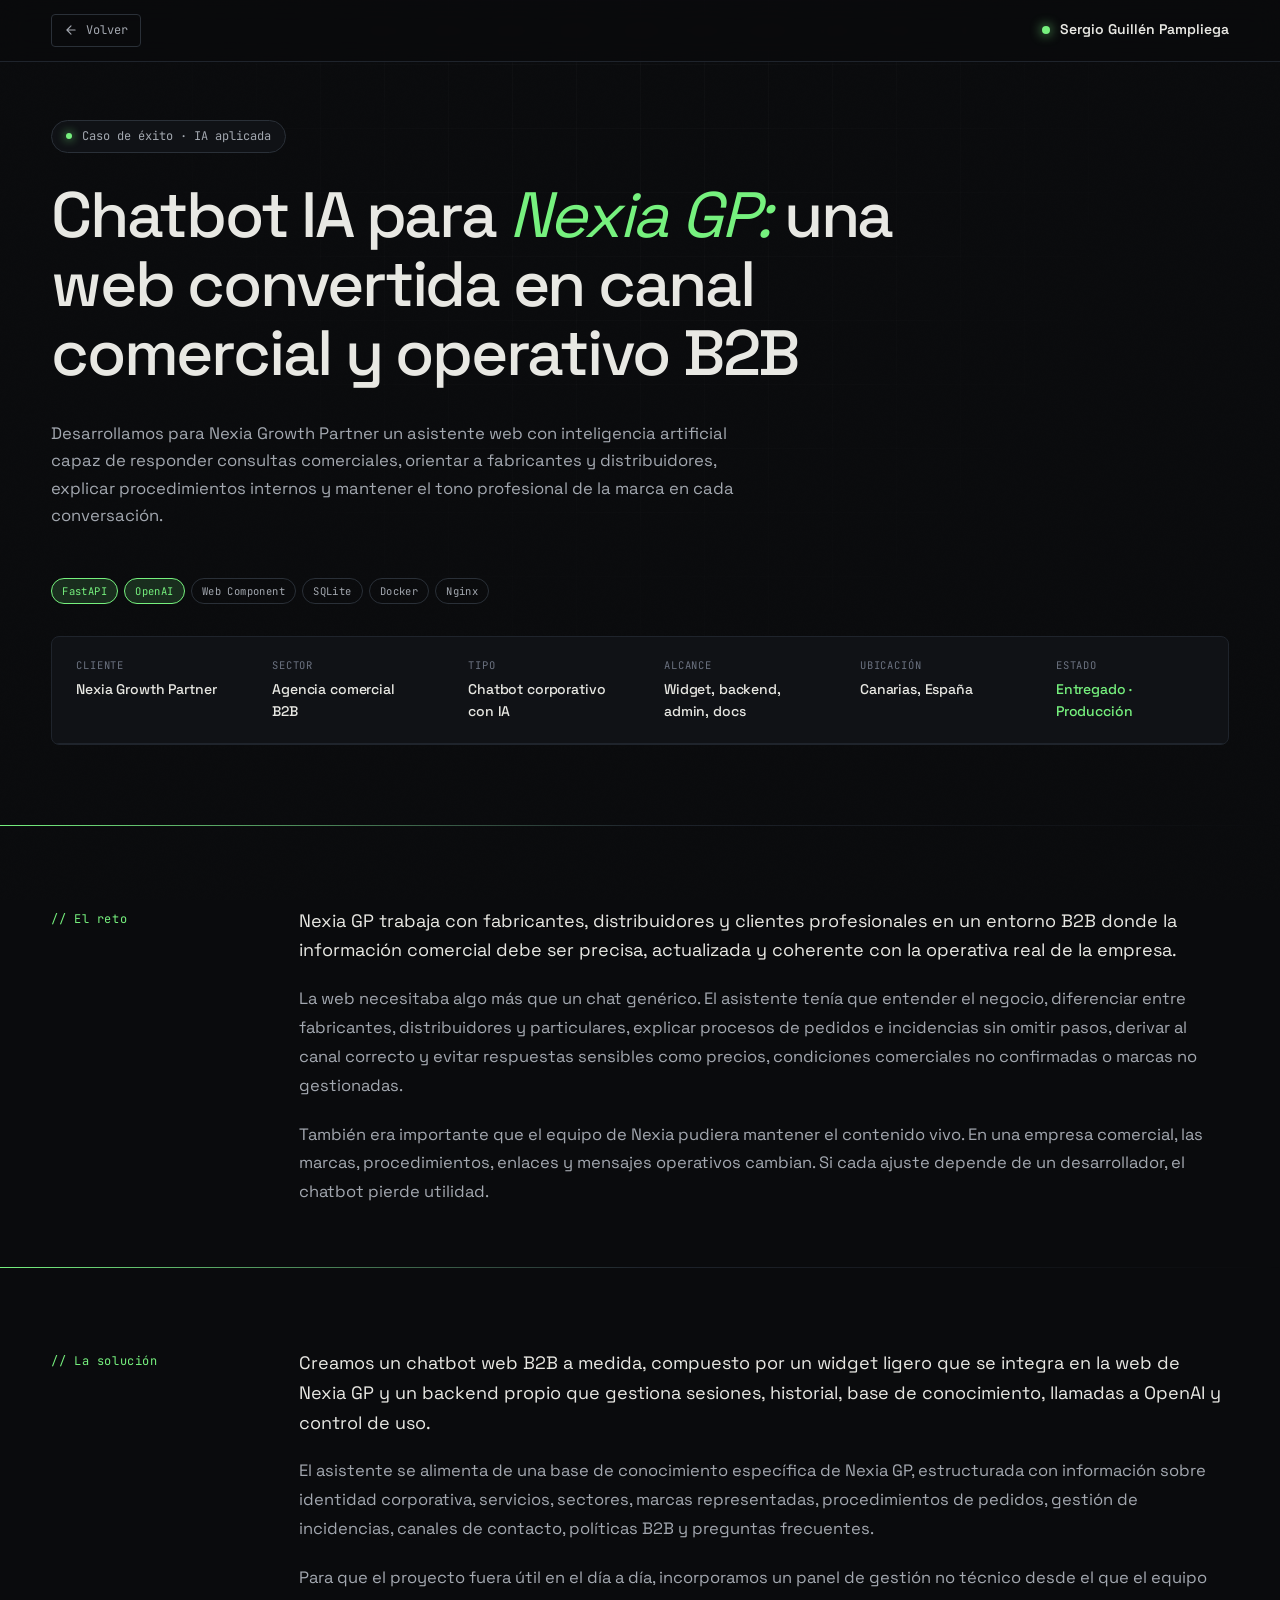
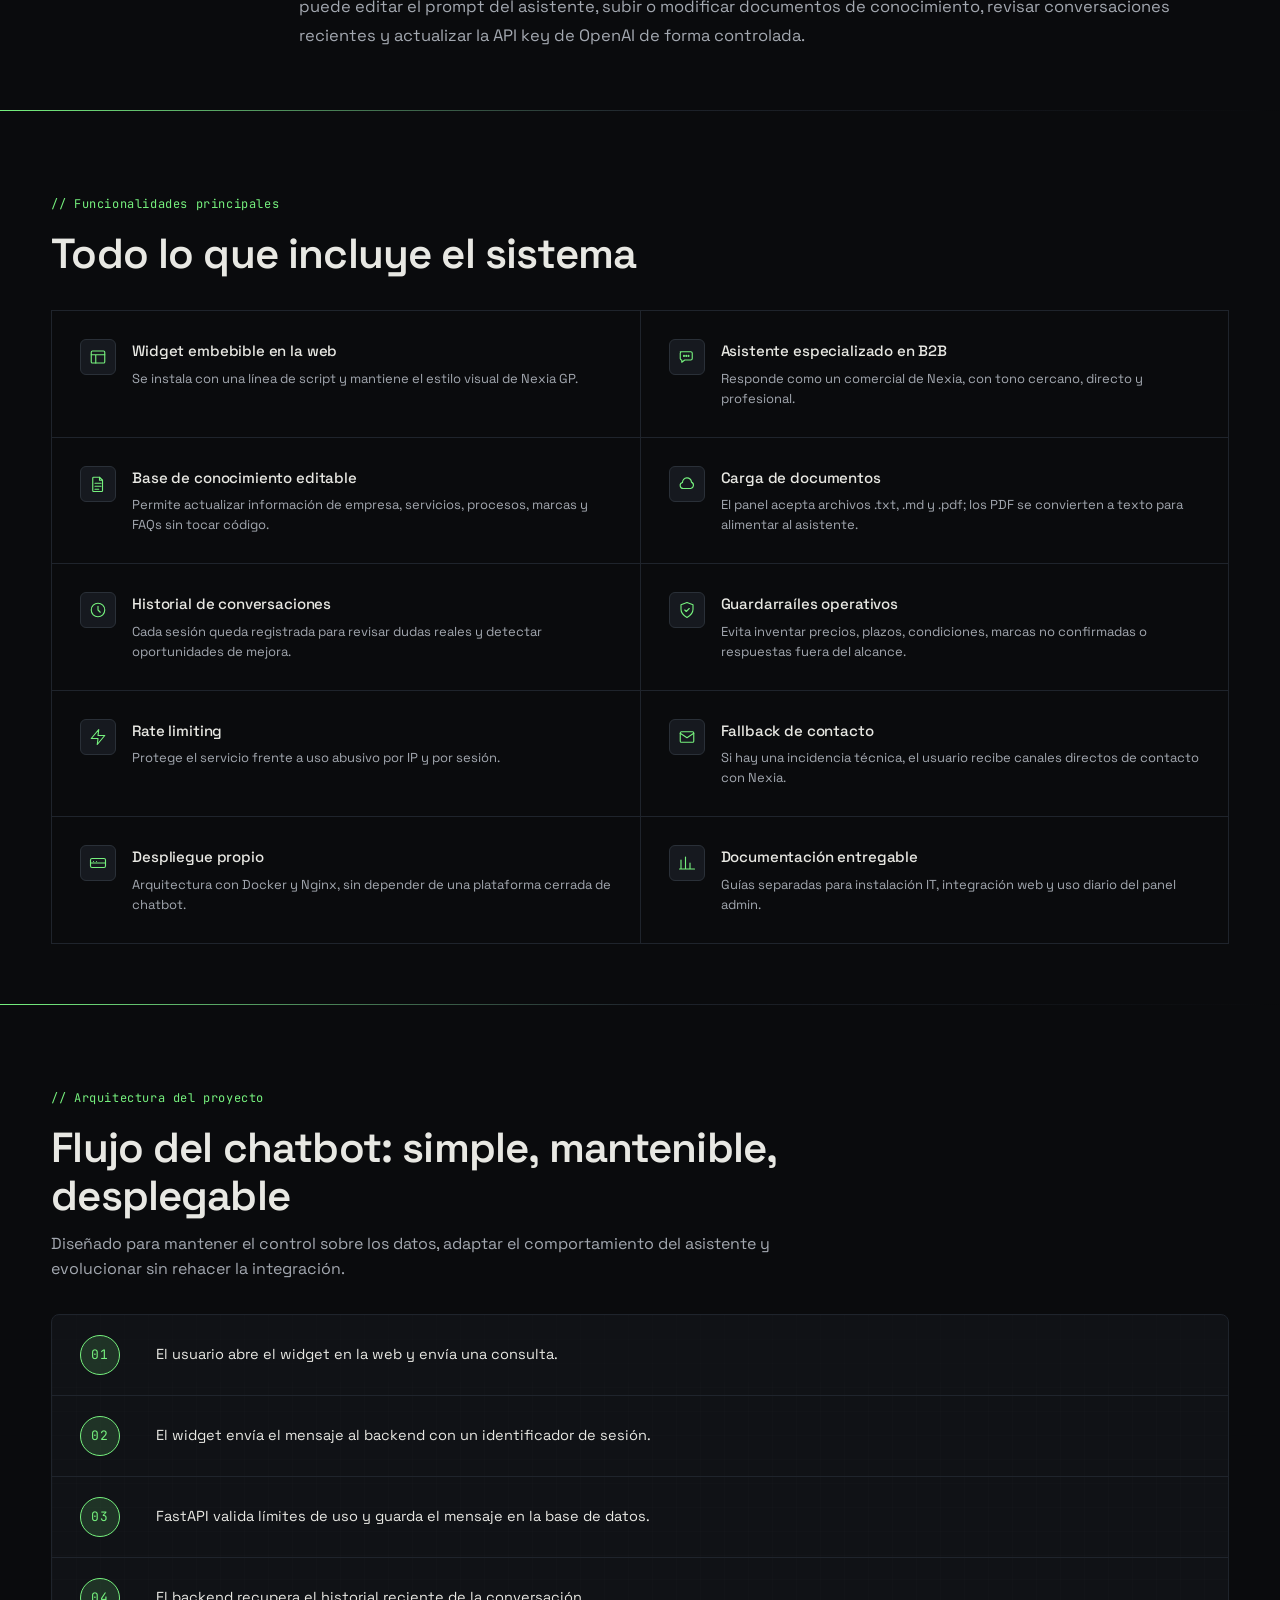
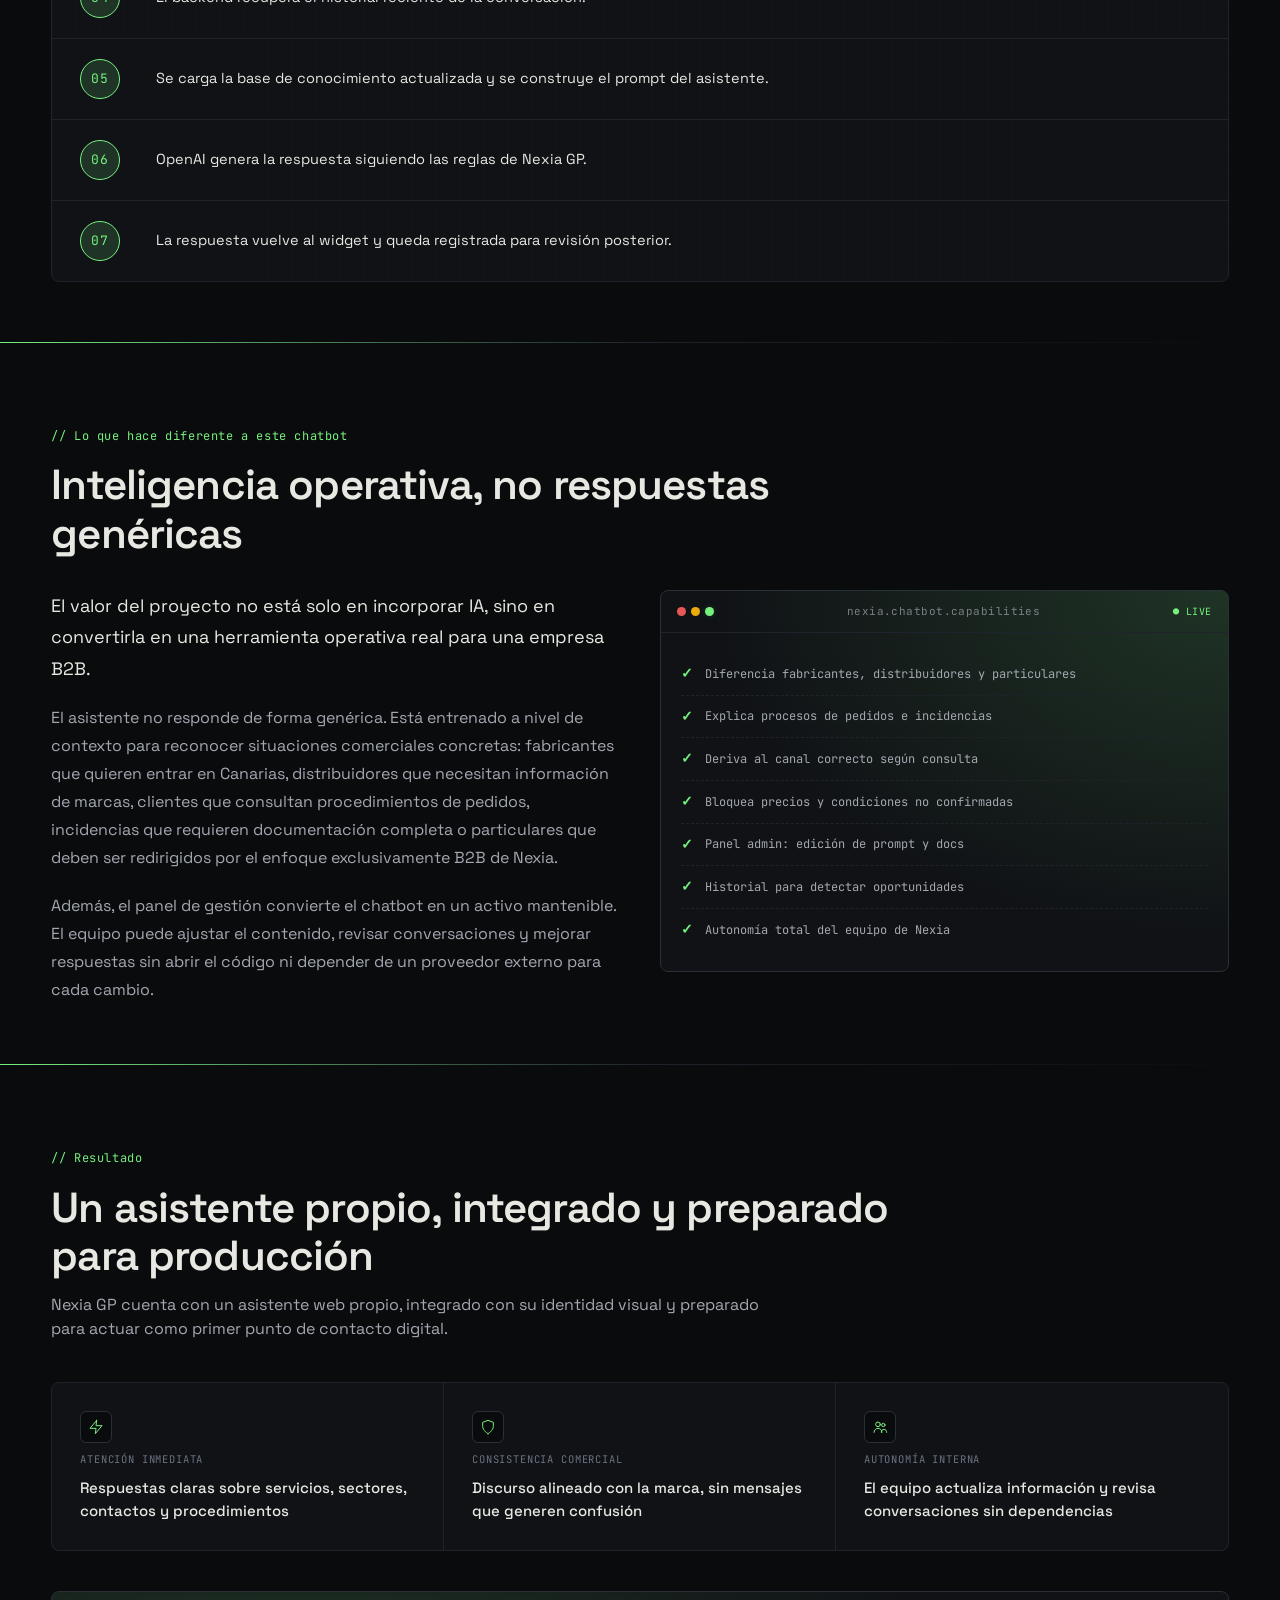
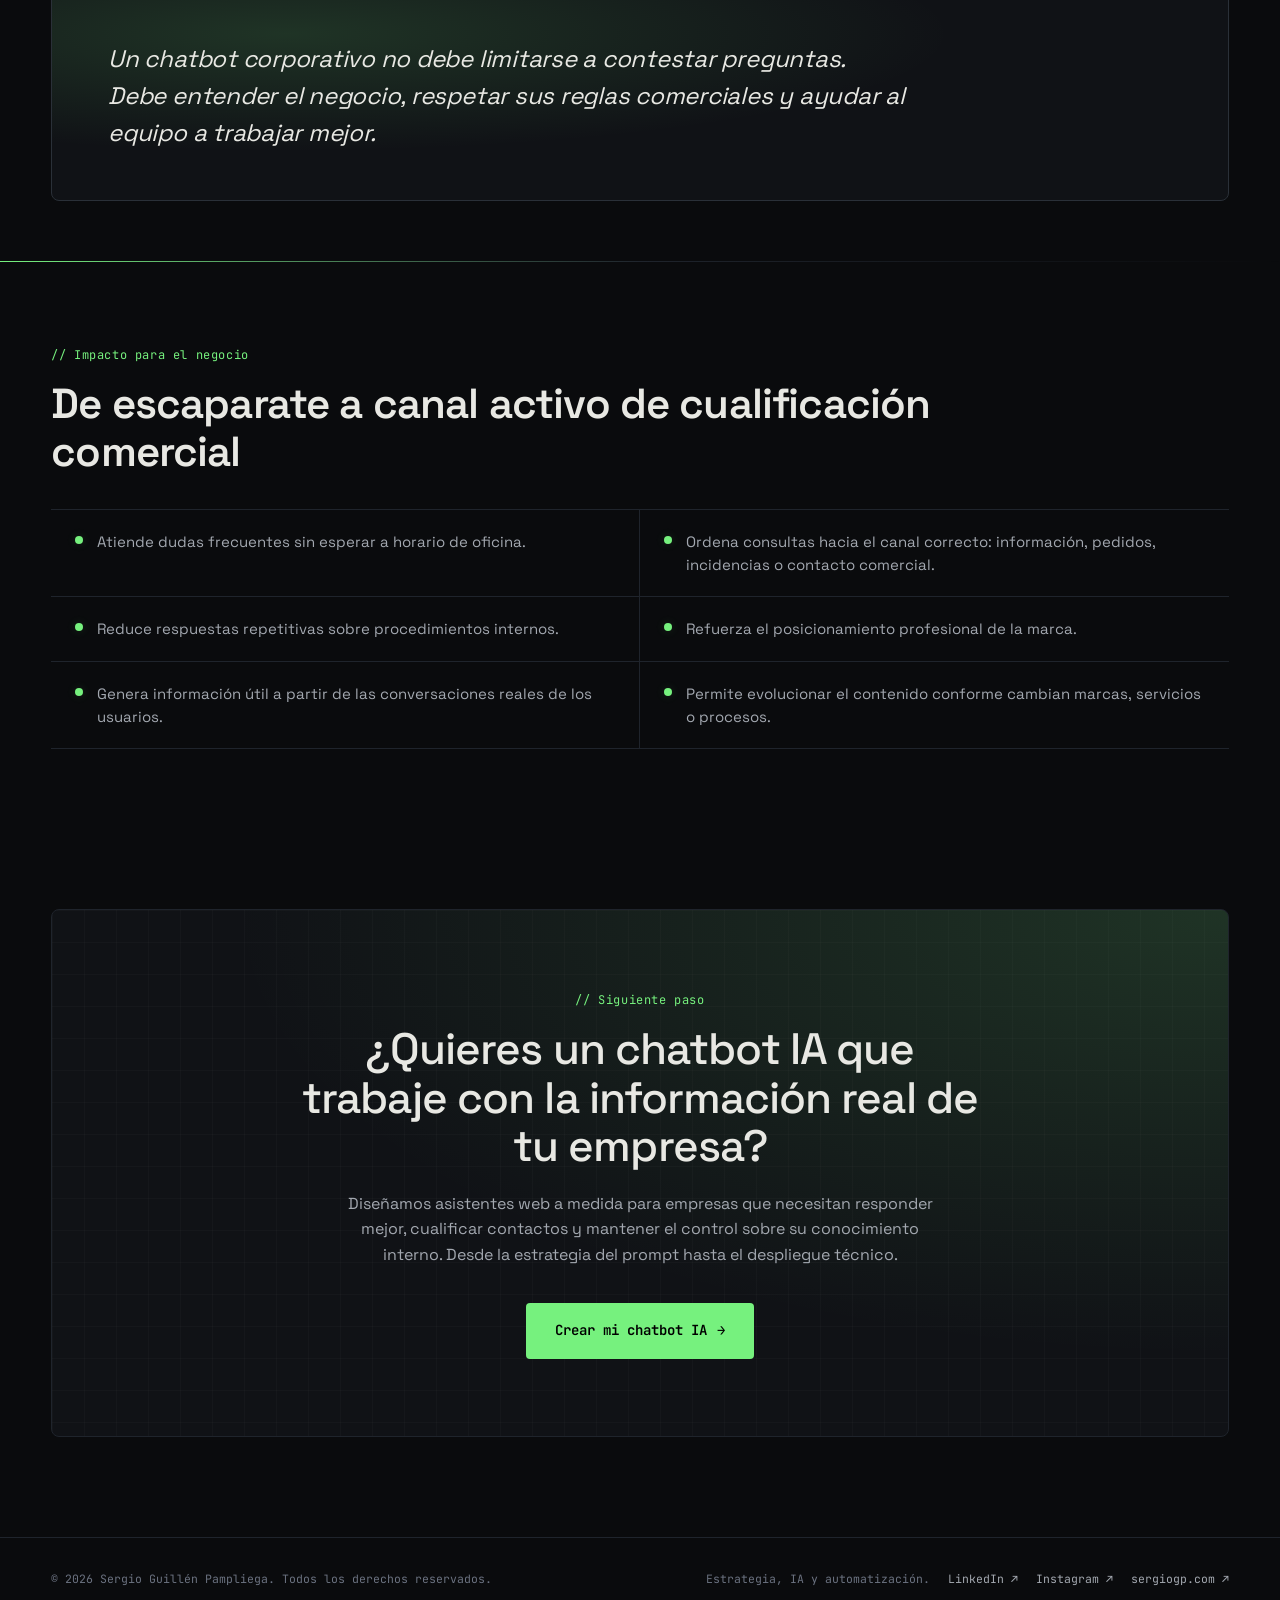
==== caso-exito-chatbot-nexia.html @ 6d1d6d8f "Add files via upload" ====
<!doctype html>
<html lang="es">
<head>
<meta charset="utf-8" />
<meta name="viewport" content="width=device-width, initial-scale=1" />
<title>Chatbot IA para Nexia GP | Caso de éxito — Sergio Guillén Pampliega</title>
<meta name="description" content="Desarrollo de un chatbot web con IA para Nexia Growth Partner: asistente comercial B2B, base de conocimiento editable, panel de gestión y despliegue propio." />
<link rel="preconnect" href="https://fonts.googleapis.com">
<link rel="preconnect" href="https://fonts.gstatic.com" crossorigin>
<link href="https://fonts.googleapis.com/css2?family=Space+Grotesk:wght@400;500;600;700&family=JetBrains+Mono:wght@400;500;600&display=swap" rel="stylesheet">
<style>
:root {
  --bg: #0a0b0d;
  --bg-2: #101216;
  --bg-3: #16191f;
  --line: #1f242c;
  --line-2: #2a3038;
  --fg: #e8e8e3;
  --fg-2: #a3a8b0;
  --fg-3: #6b7280;
  --accent: oklch(0.86 0.19 145);
  --accent-2: oklch(0.7 0.15 145);
  --accent-glow: oklch(0.86 0.19 145 / 0.15);
  --accent-b: oklch(0.78 0.16 220);
  --accent-b-glow: oklch(0.78 0.16 220 / 0.15);
  --warn: oklch(0.8 0.15 60);
  --font-sans: "Space Grotesk", "Helvetica Neue", Helvetica, Arial, sans-serif;
  --font-mono: "JetBrains Mono", ui-monospace, "SF Mono", Menlo, monospace;
  --maxw: 1280px;
  --pad: clamp(20px, 4vw, 60px);
  --r: 4px;
}
*, *::before, *::after { box-sizing: border-box; }
html, body { margin: 0; padding: 0; }
html { scroll-behavior: smooth; }
body {
  font-family: var(--font-sans);
  background: var(--bg);
  color: var(--fg);
  font-size: 16px;
  line-height: 1.55;
  -webkit-font-smoothing: antialiased;
  overflow-x: hidden;
}

/* BG */
.grid-bg {
  position: fixed; inset: 0;
  background-image:
    linear-gradient(to right, rgba(255,255,255,0.025) 1px, transparent 1px),
    linear-gradient(to bottom, rgba(255,255,255,0.025) 1px, transparent 1px);
  background-size: 64px 64px;
  pointer-events: none; z-index: 0;
  mask-image: radial-gradient(ellipse at top, black 0%, transparent 70%);
}
.noise {
  position: fixed; inset: 0; pointer-events: none; z-index: 1;
  opacity: 0.03; mix-blend-mode: overlay;
  background-image: url("data:image/svg+xml;utf8,<svg xmlns='http://www.w3.org/2000/svg' width='200' height='200'><filter id='n'><feTurbulence type='fractalNoise' baseFrequency='0.9' numOctaves='2'/></filter><rect width='100%' height='100%' filter='url(%23n)' opacity='0.6'/></svg>");
}

/* NAV */
.nav {
  position: fixed; top: 0; left: 0; right: 0; z-index: 50;
  backdrop-filter: blur(14px);
  background: rgba(10, 11, 13, 0.72);
  border-bottom: 1px solid var(--line);
}
.nav-inner {
  max-width: var(--maxw); margin: 0 auto;
  padding: 14px var(--pad);
  display: flex; align-items: center; gap: 16px;
}
.nav-back {
  display: inline-flex; align-items: center; gap: 8px;
  font-family: var(--font-mono); font-size: 12px;
  color: var(--fg-2); text-decoration: none;
  padding: 6px 12px; border-radius: var(--r);
  border: 1px solid var(--line-2);
  transition: color 0.2s, border-color 0.2s, background 0.2s;
}
.nav-back:hover { color: var(--accent); border-color: var(--accent); background: var(--accent-glow); }
.nav-back svg { transition: transform 0.2s; }
.nav-back:hover svg { transform: translateX(-2px); }
.brand {
  display: flex; align-items: center; gap: 10px;
  font-family: var(--font-sans); font-size: 14px;
  color: var(--fg); text-decoration: none; white-space: nowrap; margin-left: auto;
}
.brand-dot {
  width: 8px; height: 8px; background: var(--accent);
  box-shadow: 0 0 12px var(--accent); border-radius: 50%;
  animation: pulse 2s infinite ease-in-out;
}
@keyframes pulse { 0%,100%{opacity:1;transform:scale(1)} 50%{opacity:.55;transform:scale(.85)} }
.brand-name { font-weight: 600; }

/* LAYOUT */
main { position: relative; z-index: 2; }
section {
  scroll-margin-top: 80px;
  padding: 80px var(--pad) 60px;
  max-width: var(--maxw); margin: 0 auto;
}
.kicker {
  font-family: var(--font-mono); font-size: 12px;
  color: var(--accent); letter-spacing: 0.05em;
  margin-bottom: 16px; display: inline-flex; align-items: center; gap: 8px;
}
.section-title {
  font-size: clamp(26px, 3.5vw, 42px); font-weight: 600;
  letter-spacing: -0.02em; line-height: 1.15;
  margin: 0 0 12px; text-wrap: pretty; max-width: 900px;
}
.section-sub { color: var(--fg-2); font-size: 16px; max-width: 720px; margin: 0; }

/* HERO */
.hero {
  min-height: 80vh; padding-top: 120px; padding-bottom: 80px;
  display: flex; flex-direction: column; justify-content: center;
}
.hero-label {
  display: inline-flex; align-items: center; gap: 10px;
  padding: 6px 14px; border: 1px solid var(--line-2);
  border-radius: 100px; font-family: var(--font-mono);
  font-size: 12px; color: var(--fg-2); background: var(--bg-2);
  margin-bottom: 28px; width: fit-content;
}
.hero-label .dot {
  width: 6px; height: 6px; background: var(--accent);
  border-radius: 50%; box-shadow: 0 0 10px var(--accent);
  animation: pulse 2s infinite;
}
.hero-title {
  font-size: clamp(34px, 5vw, 64px); font-weight: 500;
  letter-spacing: -0.035em; line-height: 1.08;
  margin: 0 0 32px; max-width: 960px;
}
.hero-title .hl { color: var(--accent); font-style: italic; font-weight: 400; }
.hero-intro {
  font-size: clamp(16px, 1.3vw, 18px); color: var(--fg-2);
  max-width: 720px; margin: 0 0 48px; line-height: 1.65;
}

/* FICHA */
.ficha {
  display: grid; grid-template-columns: repeat(auto-fit, minmax(180px, 1fr));
  gap: 0; border: 1px solid var(--line); border-radius: 8px;
  overflow: hidden; background: var(--bg-2);
}
.ficha-item {
  padding: 20px 24px; position: relative;
  border-bottom: 1px solid var(--line);
  transition: background 0.3s;
}
.ficha-item:hover { background: var(--bg-3); }
.ficha-item::before {
  content: ""; position: absolute; top: 0; left: 0; right: 0;
  height: 2px; background: var(--accent); opacity: 0;
  transition: opacity 0.3s;
}
.ficha-item:hover::before { opacity: 1; }
.ficha-k {
  font-family: var(--font-mono); font-size: 10.5px;
  color: var(--fg-3); letter-spacing: 0.08em; margin-bottom: 6px;
}
.ficha-v { font-size: 14px; font-weight: 500; color: var(--fg); letter-spacing: -0.01em; }

/* CONTENT BLOCKS */
.content-grid {
  display: grid; grid-template-columns: 200px 1fr;
  gap: 48px; align-items: start;
}
.content-label {
  font-family: var(--font-mono); font-size: 12px;
  color: var(--accent); letter-spacing: 0.05em;
  position: sticky; top: 100px; padding-top: 4px;
}
.content-body p {
  color: var(--fg-2); font-size: 16.5px; line-height: 1.75; margin: 0 0 20px;
}
.content-body p:first-child {
  color: var(--fg); font-size: 18px; font-weight: 400; line-height: 1.65;
}
.content-body p:last-child { margin-bottom: 0; }

.section-divider {
  width: 100%; height: 1px; margin: 0;
  background: linear-gradient(to right, var(--accent), var(--line), transparent);
  border: none;
}

/* FEATURES GRID */
.features-grid {
  display: grid; grid-template-columns: repeat(2, 1fr);
  gap: 0; border-top: 1px solid var(--line); border-left: 1px solid var(--line);
}
.feature {
  padding: 28px; border-right: 1px solid var(--line);
  border-bottom: 1px solid var(--line); position: relative;
  background: var(--bg); transition: background 0.3s;
  display: flex; gap: 16px; align-items: flex-start;
}
.feature:hover { background: var(--bg-2); }
.feature::before {
  content: ""; position: absolute; top: 0; left: 0;
  width: 100%; height: 1px; background: var(--accent);
  transform: scaleX(0); transform-origin: left;
  transition: transform 0.4s ease;
}
.feature:hover::before { transform: scaleX(1); }
.feature-icon {
  width: 36px; height: 36px; flex-shrink: 0;
  border: 1px solid var(--line-2); border-radius: 6px;
  background: var(--bg-3); color: var(--accent);
  display: inline-flex; align-items: center; justify-content: center;
  transition: border-color 0.3s, box-shadow 0.3s;
}
.feature:hover .feature-icon {
  border-color: var(--accent);
  box-shadow: 0 0 0 4px var(--accent-glow);
}
.feature-content { flex: 1; }
.feature-title {
  font-size: 15px; font-weight: 500; color: var(--fg);
  margin: 0 0 6px; letter-spacing: -0.01em;
}
.feature-desc { font-size: 13px; color: var(--fg-2); margin: 0; line-height: 1.55; }

/* ARCHITECTURE FLOW */
.arch-flow {
  display: flex; flex-direction: column; gap: 0;
  border: 1px solid var(--line); border-radius: 8px;
  overflow: hidden; background: var(--bg-2);
  position: relative;
}
.arch-flow::before {
  content: ""; position: absolute;
  inset: 0; background-image:
    linear-gradient(to right, rgba(255,255,255,0.015) 1px, transparent 1px),
    linear-gradient(to bottom, rgba(255,255,255,0.015) 1px, transparent 1px);
  background-size: 24px 24px; pointer-events: none; opacity: 0.6;
}
.arch-step {
  display: grid; grid-template-columns: 56px 1fr;
  gap: 20px; padding: 20px 28px; align-items: center;
  border-bottom: 1px solid var(--line); position: relative;
  transition: background 0.3s;
}
.arch-step:last-child { border-bottom: none; }
.arch-step:hover { background: var(--bg-3); }
.arch-num {
  font-family: var(--font-mono); font-size: 13px;
  color: var(--accent); letter-spacing: 0.06em;
  width: 40px; height: 40px; display: flex;
  align-items: center; justify-content: center;
  border: 1px solid var(--accent); border-radius: 50%;
  background: var(--accent-glow); flex-shrink: 0;
}
.arch-text { font-size: 14.5px; color: var(--fg); line-height: 1.5; position: relative; }
.arch-connector {
  width: 1px; height: 12px; background: var(--accent);
  margin: 0 auto; opacity: 0.4;
}

/* DIFF SECTION */
.diff-grid {
  display: grid; grid-template-columns: 1fr 1fr;
  gap: 40px; align-items: start;
}
.diff-body p {
  color: var(--fg-2); font-size: 16px; line-height: 1.75; margin: 0 0 20px;
}
.diff-body p:first-child { color: var(--fg); font-size: 18px; }
.diff-body p:last-child { margin-bottom: 0; }
.diff-panel {
  border: 1px solid var(--line-2); border-radius: 8px;
  background: radial-gradient(ellipse at top right, var(--accent-glow), transparent 65%), var(--bg-2);
  overflow: hidden; font-family: var(--font-mono);
}
.diff-panel-header {
  display: flex; align-items: center; gap: 10px;
  padding: 12px 16px; border-bottom: 1px solid var(--line);
  font-size: 11px; color: var(--fg-2); letter-spacing: 0.04em;
}
.diff-panel-dots { display: inline-flex; gap: 5px; }
.diff-panel-dots i {
  width: 9px; height: 9px; border-radius: 50%; display: inline-block;
}
.diff-panel-dots i:nth-child(1) { background: oklch(0.65 0.18 25); }
.diff-panel-dots i:nth-child(2) { background: oklch(0.78 0.16 80); }
.diff-panel-dots i:nth-child(3) { background: var(--accent); box-shadow: 0 0 6px var(--accent-glow); }
.diff-panel-body { padding: 20px; }
.diff-panel-row {
  display: flex; gap: 12px; align-items: center;
  padding: 10px 0; border-bottom: 1px dashed var(--line);
  font-size: 12px; color: var(--fg-2);
}
.diff-panel-row:last-child { border-bottom: none; }
.diff-panel-check { color: var(--accent); font-weight: 700; font-size: 14px; flex-shrink: 0; }

/* RESULT STATS */
.result-stats {
  display: grid; grid-template-columns: repeat(3, 1fr);
  gap: 0; border: 1px solid var(--line); border-radius: 8px;
  overflow: hidden; background: var(--bg-2); margin-top: 40px;
}
.result-stat {
  padding: 28px; display: flex; flex-direction: column; gap: 8px;
  position: relative; transition: background 0.3s;
}
.result-stat:not(:last-child) { border-right: 1px solid var(--line); }
.result-stat:hover { background: var(--bg-3); }
.result-stat::before {
  content: ""; position: absolute; top: 0; left: 0; right: 0;
  height: 2px; background: var(--accent); opacity: 0;
  transition: opacity 0.3s;
}
.result-stat:hover::before { opacity: 1; }
.result-stat-icon {
  width: 32px; height: 32px; border: 1px solid var(--line-2);
  border-radius: 6px; background: var(--bg);
  color: var(--accent); display: inline-flex;
  align-items: center; justify-content: center;
}
.result-stat-k {
  font-family: var(--font-mono); font-size: 10.5px;
  color: var(--fg-3); letter-spacing: 0.08em;
}
.result-stat-v { font-size: 15px; font-weight: 500; color: var(--fg); }

/* IMPACT LIST */
.impact-list {
  display: grid; grid-template-columns: 1fr 1fr;
  gap: 0; border-top: 1px solid var(--line);
}
.impact-item {
  display: flex; align-items: flex-start; gap: 14px;
  padding: 20px 24px; border-bottom: 1px solid var(--line);
  transition: background 0.2s, padding-left 0.3s;
}
.impact-item:nth-child(odd) { border-right: 1px solid var(--line); }
.impact-item:hover { background: var(--bg-2); padding-left: 32px; }
.impact-bullet {
  width: 8px; height: 8px; flex-shrink: 0; margin-top: 6px;
  background: var(--accent); border-radius: 50%;
  box-shadow: 0 0 10px var(--accent-glow);
}
.impact-text { font-size: 15px; color: var(--fg-2); line-height: 1.55; }

/* BLOCKQUOTE */
.highlight-quote {
  position: relative; padding: 48px 56px;
  border: 1px solid var(--line-2); border-radius: 8px;
  background: radial-gradient(ellipse at 20% 20%, var(--accent-glow), transparent 50%), var(--bg-2);
  margin-top: 40px;
}
.highlight-quote::before {
  content: """; font-family: var(--font-sans);
  font-size: 80px; line-height: 1; color: var(--accent);
  opacity: 0.4; position: absolute; top: 16px; left: 28px;
}
.highlight-quote p {
  font-size: clamp(18px, 2vw, 24px); color: var(--fg);
  font-weight: 400; line-height: 1.55; margin: 0;
  font-style: italic; letter-spacing: -0.01em;
  max-width: 800px;
}

/* CTA FINAL */
.cta-section {
  padding-top: 100px; padding-bottom: 100px;
}
.cta-card {
  border: 1px solid var(--line); border-radius: 8px;
  background: radial-gradient(ellipse at top right, var(--accent-glow), transparent 60%), var(--bg-2);
  padding: clamp(40px, 6vw, 80px); position: relative; overflow: hidden;
  text-align: center;
}
.cta-card::before {
  content: ""; position: absolute; inset: 0;
  background-image:
    linear-gradient(to right, rgba(255,255,255,0.02) 1px, transparent 1px),
    linear-gradient(to bottom, rgba(255,255,255,0.02) 1px, transparent 1px);
  background-size: 32px 32px; pointer-events: none;
}
.cta-card > * { position: relative; }
.cta-title {
  font-size: clamp(26px, 3.5vw, 44px); font-weight: 500;
  letter-spacing: -0.02em; line-height: 1.1;
  margin: 0 0 20px; max-width: 700px; margin-inline: auto;
}
.cta-sub {
  color: var(--fg-2); max-width: 600px; margin: 0 auto 36px;
  font-size: 16px; line-height: 1.6;
}
.btn {
  display: inline-flex; align-items: center; gap: 10px;
  padding: 16px 28px; border-radius: var(--r);
  font-family: var(--font-mono); font-size: 14px; font-weight: 600;
  text-decoration: none; cursor: pointer;
  border: 1px solid transparent;
  transition: transform 0.15s, background 0.2s, box-shadow 0.2s;
}
.btn-primary {
  background: var(--accent); color: #000;
}
.btn-primary:hover {
  transform: translateY(-2px);
  box-shadow: 0 10px 30px var(--accent-glow);
}
.btn .arr { transition: transform 0.2s; }
.btn:hover .arr { transform: translateX(4px); }

/* CHIPS */
.chips { display: flex; gap: 6px; flex-wrap: wrap; }
.chip {
  font-family: var(--font-mono); font-size: 10.5px;
  padding: 4px 10px; border: 1px solid var(--line-2);
  border-radius: 100px; color: var(--fg-2); letter-spacing: 0.04em;
}
.chip-accent {
  border-color: var(--accent); color: var(--accent);
  background: var(--accent-glow);
}

/* FOOTER */
footer {
  border-top: 1px solid var(--line);
  padding: 32px var(--pad);
  max-width: var(--maxw); margin: 0 auto;
  display: flex; justify-content: space-between; align-items: center;
  font-family: var(--font-mono); font-size: 11.5px;
  color: var(--fg-3); position: relative; z-index: 2;
  flex-wrap: wrap; gap: 16px;
}
footer .right { display: flex; gap: 18px; }
footer a { color: var(--fg-2); text-decoration: none; }
footer a:hover { color: var(--accent); }

/* REVEAL */
.reveal {
  opacity: 0; transform: translateY(20px);
  transition: opacity 0.8s ease, transform 0.8s cubic-bezier(0.16, 1, 0.3, 1);
}
.reveal.visible { opacity: 1; transform: translateY(0); }

/* RESPONSIVE */
@media (max-width: 960px) {
  .content-grid { grid-template-columns: 1fr; gap: 16px; }
  .content-label { position: static; }
  .features-grid { grid-template-columns: 1fr; }
  .diff-grid { grid-template-columns: 1fr; gap: 32px; }
  .result-stats { grid-template-columns: 1fr; }
  .result-stat:not(:last-child) { border-right: none; border-bottom: 1px solid var(--line); }
  .impact-list { grid-template-columns: 1fr; }
  .impact-item:nth-child(odd) { border-right: none; }
  .ficha { grid-template-columns: repeat(2, 1fr); }
}
@media (max-width: 600px) {
  :root { --pad: 20px; }
  section { padding: 60px var(--pad) 40px; }
  .hero { padding-top: 100px; padding-bottom: 48px; min-height: auto; }
  .hero-title { font-size: clamp(26px, 7vw, 40px); }
  .ficha { grid-template-columns: 1fr; }
  .arch-step { grid-template-columns: 44px 1fr; gap: 14px; padding: 16px 20px; }
  .highlight-quote { padding: 36px 28px; }
  .highlight-quote::before { font-size: 56px; left: 16px; top: 8px; }
  .feature { flex-direction: column; gap: 12px; }
  .cta-card { padding: clamp(28px, 5vw, 48px); }
}
</style>
</head>
<body>

<div class="grid-bg"></div>
<div class="noise"></div>

<header class="nav">
  <div class="nav-inner">
    <a href="index.html" class="nav-back">
      <svg width="14" height="14" viewBox="0 0 24 24" fill="none" stroke="currentColor" stroke-width="2" stroke-linecap="round" stroke-linejoin="round"><path d="M19 12H5M12 19l-7-7 7-7"/></svg>
      Volver
    </a>
    <a href="index.html" class="brand">
      <span class="brand-dot"></span>
      <span class="brand-name">Sergio Guillén Pampliega</span>
    </a>
  </div>
</header>

<main>

  <!-- HERO -->
  <section class="hero reveal">
    <div class="hero-label">
      <span class="dot"></span>
      Caso de éxito · IA aplicada
    </div>
    <h1 class="hero-title">Chatbot IA para <span class="hl">Nexia GP:</span> una web convertida en canal comercial y operativo B2B</h1>
    <p class="hero-intro">Desarrollamos para Nexia Growth Partner un asistente web con inteligencia artificial capaz de responder consultas comerciales, orientar a fabricantes y distribuidores, explicar procedimientos internos y mantener el tono profesional de la marca en cada conversación.</p>

    <div class="chips" style="margin-bottom: 32px;">
      <span class="chip chip-accent">FastAPI</span>
      <span class="chip chip-accent">OpenAI</span>
      <span class="chip">Web Component</span>
      <span class="chip">SQLite</span>
      <span class="chip">Docker</span>
      <span class="chip">Nginx</span>
    </div>

    <div class="ficha">
      <div class="ficha-item">
        <div class="ficha-k">CLIENTE</div>
        <div class="ficha-v">Nexia Growth Partner</div>
      </div>
      <div class="ficha-item">
        <div class="ficha-k">SECTOR</div>
        <div class="ficha-v">Agencia comercial B2B</div>
      </div>
      <div class="ficha-item">
        <div class="ficha-k">TIPO</div>
        <div class="ficha-v">Chatbot corporativo con IA</div>
      </div>
      <div class="ficha-item">
        <div class="ficha-k">ALCANCE</div>
        <div class="ficha-v">Widget, backend, admin, docs</div>
      </div>
      <div class="ficha-item">
        <div class="ficha-k">UBICACIÓN</div>
        <div class="ficha-v">Canarias, España</div>
      </div>
      <div class="ficha-item">
        <div class="ficha-k">ESTADO</div>
        <div class="ficha-v" style="color: var(--accent);">Entregado · Producción</div>
      </div>
    </div>
  </section>

  <hr class="section-divider">

  <!-- EL RETO -->
  <section class="reveal">
    <div class="content-grid">
      <div class="content-label">// El reto</div>
      <div class="content-body">
        <p>Nexia GP trabaja con fabricantes, distribuidores y clientes profesionales en un entorno B2B donde la información comercial debe ser precisa, actualizada y coherente con la operativa real de la empresa.</p>
        <p>La web necesitaba algo más que un chat genérico. El asistente tenía que entender el negocio, diferenciar entre fabricantes, distribuidores y particulares, explicar procesos de pedidos e incidencias sin omitir pasos, derivar al canal correcto y evitar respuestas sensibles como precios, condiciones comerciales no confirmadas o marcas no gestionadas.</p>
        <p>También era importante que el equipo de Nexia pudiera mantener el contenido vivo. En una empresa comercial, las marcas, procedimientos, enlaces y mensajes operativos cambian. Si cada ajuste depende de un desarrollador, el chatbot pierde utilidad.</p>
      </div>
    </div>
  </section>

  <hr class="section-divider">

  <!-- LA SOLUCIÓN -->
  <section class="reveal">
    <div class="content-grid">
      <div class="content-label">// La solución</div>
      <div class="content-body">
        <p>Creamos un chatbot web B2B a medida, compuesto por un widget ligero que se integra en la web de Nexia GP y un backend propio que gestiona sesiones, historial, base de conocimiento, llamadas a OpenAI y control de uso.</p>
        <p>El asistente se alimenta de una base de conocimiento específica de Nexia GP, estructurada con información sobre identidad corporativa, servicios, sectores, marcas representadas, procedimientos de pedidos, gestión de incidencias, canales de contacto, políticas B2B y preguntas frecuentes.</p>
        <p>Para que el proyecto fuera útil en el día a día, incorporamos un panel de gestión no técnico desde el que el equipo puede editar el prompt del asistente, subir o modificar documentos de conocimiento, revisar conversaciones recientes y actualizar la API key de OpenAI de forma controlada.</p>
      </div>
    </div>
  </section>

  <hr class="section-divider">

  <!-- FUNCIONALIDADES -->
  <section class="reveal">
    <div class="kicker">// Funcionalidades principales</div>
    <h2 class="section-title">Todo lo que incluye el sistema</h2>

    <div class="features-grid" style="margin-top: 32px;">
      <div class="feature">
        <div class="feature-icon">
          <svg width="18" height="18" viewBox="0 0 24 24" fill="none" stroke="currentColor" stroke-width="1.5" stroke-linecap="round" stroke-linejoin="round"><rect x="3" y="4" width="18" height="16" rx="1.5"/><path d="M3 9h18M9 9v11"/></svg>
        </div>
        <div class="feature-content">
          <div class="feature-title">Widget embebible en la web</div>
          <div class="feature-desc">Se instala con una línea de script y mantiene el estilo visual de Nexia GP.</div>
        </div>
      </div>
      <div class="feature">
        <div class="feature-icon">
          <svg width="18" height="18" viewBox="0 0 24 24" fill="none" stroke="currentColor" stroke-width="1.5" stroke-linecap="round" stroke-linejoin="round"><path d="M3 5h14a2 2 0 0 1 2 2v7a2 2 0 0 1-2 2H9l-4 3v-3H5a2 2 0 0 1-2-2V7a2 2 0 0 1 2-2z"/><circle cx="8" cy="10.5" r="0.6" fill="currentColor"/><circle cx="11" cy="10.5" r="0.6" fill="currentColor"/><circle cx="14" cy="10.5" r="0.6" fill="currentColor"/></svg>
        </div>
        <div class="feature-content">
          <div class="feature-title">Asistente especializado en B2B</div>
          <div class="feature-desc">Responde como un comercial de Nexia, con tono cercano, directo y profesional.</div>
        </div>
      </div>
      <div class="feature">
        <div class="feature-icon">
          <svg width="18" height="18" viewBox="0 0 24 24" fill="none" stroke="currentColor" stroke-width="1.5" stroke-linecap="round" stroke-linejoin="round"><path d="M6 3h8l4 4v14a1 1 0 0 1-1 1H6a1 1 0 0 1-1-1V4a1 1 0 0 1 1-1z"/><path d="M14 3v4h4M8 11h8M8 15h8M8 19h5"/></svg>
        </div>
        <div class="feature-content">
          <div class="feature-title">Base de conocimiento editable</div>
          <div class="feature-desc">Permite actualizar información de empresa, servicios, procesos, marcas y FAQs sin tocar código.</div>
        </div>
      </div>
      <div class="feature">
        <div class="feature-icon">
          <svg width="18" height="18" viewBox="0 0 24 24" fill="none" stroke="currentColor" stroke-width="1.5" stroke-linecap="round" stroke-linejoin="round"><path d="M7 18a4 4 0 0 1-1-7.9A6 6 0 0 1 18 9.5 4.5 4.5 0 0 1 17 18H7z"/></svg>
        </div>
        <div class="feature-content">
          <div class="feature-title">Carga de documentos</div>
          <div class="feature-desc">El panel acepta archivos .txt, .md y .pdf; los PDF se convierten a texto para alimentar al asistente.</div>
        </div>
      </div>
      <div class="feature">
        <div class="feature-icon">
          <svg width="18" height="18" viewBox="0 0 24 24" fill="none" stroke="currentColor" stroke-width="1.5" stroke-linecap="round" stroke-linejoin="round"><circle cx="12" cy="12" r="9"/><path d="M12 7v5l3 3"/></svg>
        </div>
        <div class="feature-content">
          <div class="feature-title">Historial de conversaciones</div>
          <div class="feature-desc">Cada sesión queda registrada para revisar dudas reales y detectar oportunidades de mejora.</div>
        </div>
      </div>
      <div class="feature">
        <div class="feature-icon">
          <svg width="18" height="18" viewBox="0 0 24 24" fill="none" stroke="currentColor" stroke-width="1.5" stroke-linecap="round" stroke-linejoin="round"><path d="M12 22s-8-4.5-8-11V5l8-3 8 3v6c0 6.5-8 11-8 11z"/><path d="M9 12l2 2 4-4"/></svg>
        </div>
        <div class="feature-content">
          <div class="feature-title">Guardarraíles operativos</div>
          <div class="feature-desc">Evita inventar precios, plazos, condiciones, marcas no confirmadas o respuestas fuera del alcance.</div>
        </div>
      </div>
      <div class="feature">
        <div class="feature-icon">
          <svg width="18" height="18" viewBox="0 0 24 24" fill="none" stroke="currentColor" stroke-width="1.5" stroke-linecap="round" stroke-linejoin="round"><path d="M13 2L3 14h9l-1 8 10-12h-9l1-8z"/></svg>
        </div>
        <div class="feature-content">
          <div class="feature-title">Rate limiting</div>
          <div class="feature-desc">Protege el servicio frente a uso abusivo por IP y por sesión.</div>
        </div>
      </div>
      <div class="feature">
        <div class="feature-icon">
          <svg width="18" height="18" viewBox="0 0 24 24" fill="none" stroke="currentColor" stroke-width="1.5" stroke-linecap="round" stroke-linejoin="round"><rect x="3" y="5" width="18" height="14" rx="1.5"/><path d="M3 7l9 6 9-6"/></svg>
        </div>
        <div class="feature-content">
          <div class="feature-title">Fallback de contacto</div>
          <div class="feature-desc">Si hay una incidencia técnica, el usuario recibe canales directos de contacto con Nexia.</div>
        </div>
      </div>
      <div class="feature">
        <div class="feature-icon">
          <svg width="18" height="18" viewBox="0 0 24 24" fill="none" stroke="currentColor" stroke-width="1.5" stroke-linecap="round" stroke-linejoin="round"><rect x="2" y="6" width="20" height="12" rx="2"/><path d="M6 10h0M10 10h0"/><path d="M2 12h20"/></svg>
        </div>
        <div class="feature-content">
          <div class="feature-title">Despliegue propio</div>
          <div class="feature-desc">Arquitectura con Docker y Nginx, sin depender de una plataforma cerrada de chatbot.</div>
        </div>
      </div>
      <div class="feature">
        <div class="feature-icon">
          <svg width="18" height="18" viewBox="0 0 24 24" fill="none" stroke="currentColor" stroke-width="1.5" stroke-linecap="round" stroke-linejoin="round"><path d="M4 20V8M10 20V4M16 20v-8M22 20H2"/></svg>
        </div>
        <div class="feature-content">
          <div class="feature-title">Documentación entregable</div>
          <div class="feature-desc">Guías separadas para instalación IT, integración web y uso diario del panel admin.</div>
        </div>
      </div>
    </div>
  </section>

  <hr class="section-divider">

  <!-- ARQUITECTURA -->
  <section class="reveal">
    <div class="kicker">// Arquitectura del proyecto</div>
    <h2 class="section-title">Flujo del chatbot: simple, mantenible, desplegable</h2>
    <p class="section-sub" style="margin-bottom: 32px;">Diseñado para mantener el control sobre los datos, adaptar el comportamiento del asistente y evolucionar sin rehacer la integración.</p>

    <div class="arch-flow">
      <div class="arch-step">
        <span class="arch-num">01</span>
        <span class="arch-text">El usuario abre el widget en la web y envía una consulta.</span>
      </div>
      <div class="arch-step">
        <span class="arch-num">02</span>
        <span class="arch-text">El widget envía el mensaje al backend con un identificador de sesión.</span>
      </div>
      <div class="arch-step">
        <span class="arch-num">03</span>
        <span class="arch-text">FastAPI valida límites de uso y guarda el mensaje en la base de datos.</span>
      </div>
      <div class="arch-step">
        <span class="arch-num">04</span>
        <span class="arch-text">El backend recupera el historial reciente de la conversación.</span>
      </div>
      <div class="arch-step">
        <span class="arch-num">05</span>
        <span class="arch-text">Se carga la base de conocimiento actualizada y se construye el prompt del asistente.</span>
      </div>
      <div class="arch-step">
        <span class="arch-num">06</span>
        <span class="arch-text">OpenAI genera la respuesta siguiendo las reglas de Nexia GP.</span>
      </div>
      <div class="arch-step">
        <span class="arch-num">07</span>
        <span class="arch-text">La respuesta vuelve al widget y queda registrada para revisión posterior.</span>
      </div>
    </div>
  </section>

  <hr class="section-divider">

  <!-- DIFERENCIAL -->
  <section class="reveal">
    <div class="kicker">// Lo que hace diferente a este chatbot</div>
    <h2 class="section-title" style="margin-bottom: 32px;">Inteligencia operativa, no respuestas genéricas</h2>

    <div class="diff-grid">
      <div class="diff-body">
        <p>El valor del proyecto no está solo en incorporar IA, sino en convertirla en una herramienta operativa real para una empresa B2B.</p>
        <p>El asistente no responde de forma genérica. Está entrenado a nivel de contexto para reconocer situaciones comerciales concretas: fabricantes que quieren entrar en Canarias, distribuidores que necesitan información de marcas, clientes que consultan procedimientos de pedidos, incidencias que requieren documentación completa o particulares que deben ser redirigidos por el enfoque exclusivamente B2B de Nexia.</p>
        <p>Además, el panel de gestión convierte el chatbot en un activo mantenible. El equipo puede ajustar el contenido, revisar conversaciones y mejorar respuestas sin abrir el código ni depender de un proveedor externo para cada cambio.</p>
      </div>
      <div class="diff-panel">
        <div class="diff-panel-header">
          <span class="diff-panel-dots"><i></i><i></i><i></i></span>
          <span style="flex:1; text-align:center; opacity:0.7;">nexia.chatbot.capabilities</span>
          <span style="color:var(--accent); font-size:10px;">● LIVE</span>
        </div>
        <div class="diff-panel-body">
          <div class="diff-panel-row"><span class="diff-panel-check">✓</span> Diferencia fabricantes, distribuidores y particulares</div>
          <div class="diff-panel-row"><span class="diff-panel-check">✓</span> Explica procesos de pedidos e incidencias</div>
          <div class="diff-panel-row"><span class="diff-panel-check">✓</span> Deriva al canal correcto según consulta</div>
          <div class="diff-panel-row"><span class="diff-panel-check">✓</span> Bloquea precios y condiciones no confirmadas</div>
          <div class="diff-panel-row"><span class="diff-panel-check">✓</span> Panel admin: edición de prompt y docs</div>
          <div class="diff-panel-row"><span class="diff-panel-check">✓</span> Historial para detectar oportunidades</div>
          <div class="diff-panel-row"><span class="diff-panel-check">✓</span> Autonomía total del equipo de Nexia</div>
        </div>
      </div>
    </div>
  </section>

  <hr class="section-divider">

  <!-- RESULTADO -->
  <section class="reveal">
    <div class="kicker">// Resultado</div>
    <h2 class="section-title">Un asistente propio, integrado y preparado para producción</h2>
    <p class="section-sub">Nexia GP cuenta con un asistente web propio, integrado con su identidad visual y preparado para actuar como primer punto de contacto digital.</p>

    <div class="result-stats">
      <div class="result-stat">
        <div class="result-stat-icon">
          <svg width="16" height="16" viewBox="0 0 24 24" fill="none" stroke="currentColor" stroke-width="1.5" stroke-linecap="round" stroke-linejoin="round"><path d="M13 2L3 14h9l-1 8 10-12h-9l1-8z"/></svg>
        </div>
        <div class="result-stat-k">ATENCIÓN INMEDIATA</div>
        <div class="result-stat-v">Respuestas claras sobre servicios, sectores, contactos y procedimientos</div>
      </div>
      <div class="result-stat">
        <div class="result-stat-icon">
          <svg width="16" height="16" viewBox="0 0 24 24" fill="none" stroke="currentColor" stroke-width="1.5" stroke-linecap="round" stroke-linejoin="round"><path d="M12 22s-8-4.5-8-11V5l8-3 8 3v6c0 6.5-8 11-8 11z"/></svg>
        </div>
        <div class="result-stat-k">CONSISTENCIA COMERCIAL</div>
        <div class="result-stat-v">Discurso alineado con la marca, sin mensajes que generen confusión</div>
      </div>
      <div class="result-stat">
        <div class="result-stat-icon">
          <svg width="16" height="16" viewBox="0 0 24 24" fill="none" stroke="currentColor" stroke-width="1.5" stroke-linecap="round" stroke-linejoin="round"><circle cx="9" cy="8" r="3.5"/><path d="M3 20c0-3.5 3-6 6-6s6 2.5 6 6"/><circle cx="17" cy="9" r="2.5"/><path d="M14 20c0-2.5 1.5-4.5 4-4.5S22 17.5 22 20"/></svg>
        </div>
        <div class="result-stat-k">AUTONOMÍA INTERNA</div>
        <div class="result-stat-v">El equipo actualiza información y revisa conversaciones sin dependencias</div>
      </div>
    </div>

    <div class="highlight-quote">
      <p>Un chatbot corporativo no debe limitarse a contestar preguntas. Debe entender el negocio, respetar sus reglas comerciales y ayudar al equipo a trabajar mejor.</p>
    </div>
  </section>

  <hr class="section-divider">

  <!-- IMPACTO -->
  <section class="reveal">
    <div class="kicker">// Impacto para el negocio</div>
    <h2 class="section-title" style="margin-bottom: 32px;">De escaparate a canal activo de cualificación comercial</h2>

    <div class="impact-list">
      <div class="impact-item">
        <span class="impact-bullet"></span>
        <span class="impact-text">Atiende dudas frecuentes sin esperar a horario de oficina.</span>
      </div>
      <div class="impact-item">
        <span class="impact-bullet"></span>
        <span class="impact-text">Ordena consultas hacia el canal correcto: información, pedidos, incidencias o contacto comercial.</span>
      </div>
      <div class="impact-item">
        <span class="impact-bullet"></span>
        <span class="impact-text">Reduce respuestas repetitivas sobre procedimientos internos.</span>
      </div>
      <div class="impact-item">
        <span class="impact-bullet"></span>
        <span class="impact-text">Refuerza el posicionamiento profesional de la marca.</span>
      </div>
      <div class="impact-item">
        <span class="impact-bullet"></span>
        <span class="impact-text">Genera información útil a partir de las conversaciones reales de los usuarios.</span>
      </div>
      <div class="impact-item">
        <span class="impact-bullet"></span>
        <span class="impact-text">Permite evolucionar el contenido conforme cambian marcas, servicios o procesos.</span>
      </div>
    </div>
  </section>

  <!-- CTA FINAL -->
  <section class="cta-section reveal">
    <div class="cta-card">
      <div class="kicker" style="justify-content: center;">// Siguiente paso</div>
      <h2 class="cta-title">¿Quieres un chatbot IA que trabaje con la información real de tu empresa?</h2>
      <p class="cta-sub">Diseñamos asistentes web a medida para empresas que necesitan responder mejor, cualificar contactos y mantener el control sobre su conocimiento interno. Desde la estrategia del prompt hasta el despliegue técnico.</p>
      <a href="index.html#contact" class="btn btn-primary">Crear mi chatbot IA <span class="arr">→</span></a>
    </div>
  </section>

</main>

<footer>
  <div class="left">
    <span>© 2026 Sergio Guillén Pampliega. Todos los derechos reservados.</span>
  </div>
  <div class="right">
    <span>Estrategia, IA y automatización.</span>
    <a href="https://www.linkedin.com/in/sergioguillenpampliega" target="_blank" rel="noopener">LinkedIn ↗</a>
    <a href="https://www.instagram.com/sergiogp.ia/" target="_blank" rel="noopener">Instagram ↗</a>
    <a href="https://sergiogp.com" target="_blank" rel="noopener">sergiogp.com ↗</a>
  </div>
</footer>

<script>
// Reveal on scroll
const observer = new IntersectionObserver((entries) => {
  entries.forEach(e => {
    if (e.isIntersecting) {
      e.target.classList.add('visible');
      observer.unobserve(e.target);
    }
  });
}, { threshold: 0.02, rootMargin: '0px 0px 80px 0px' });
document.querySelectorAll('.reveal').forEach(n => observer.observe(n));
</script>
</body>
</html>
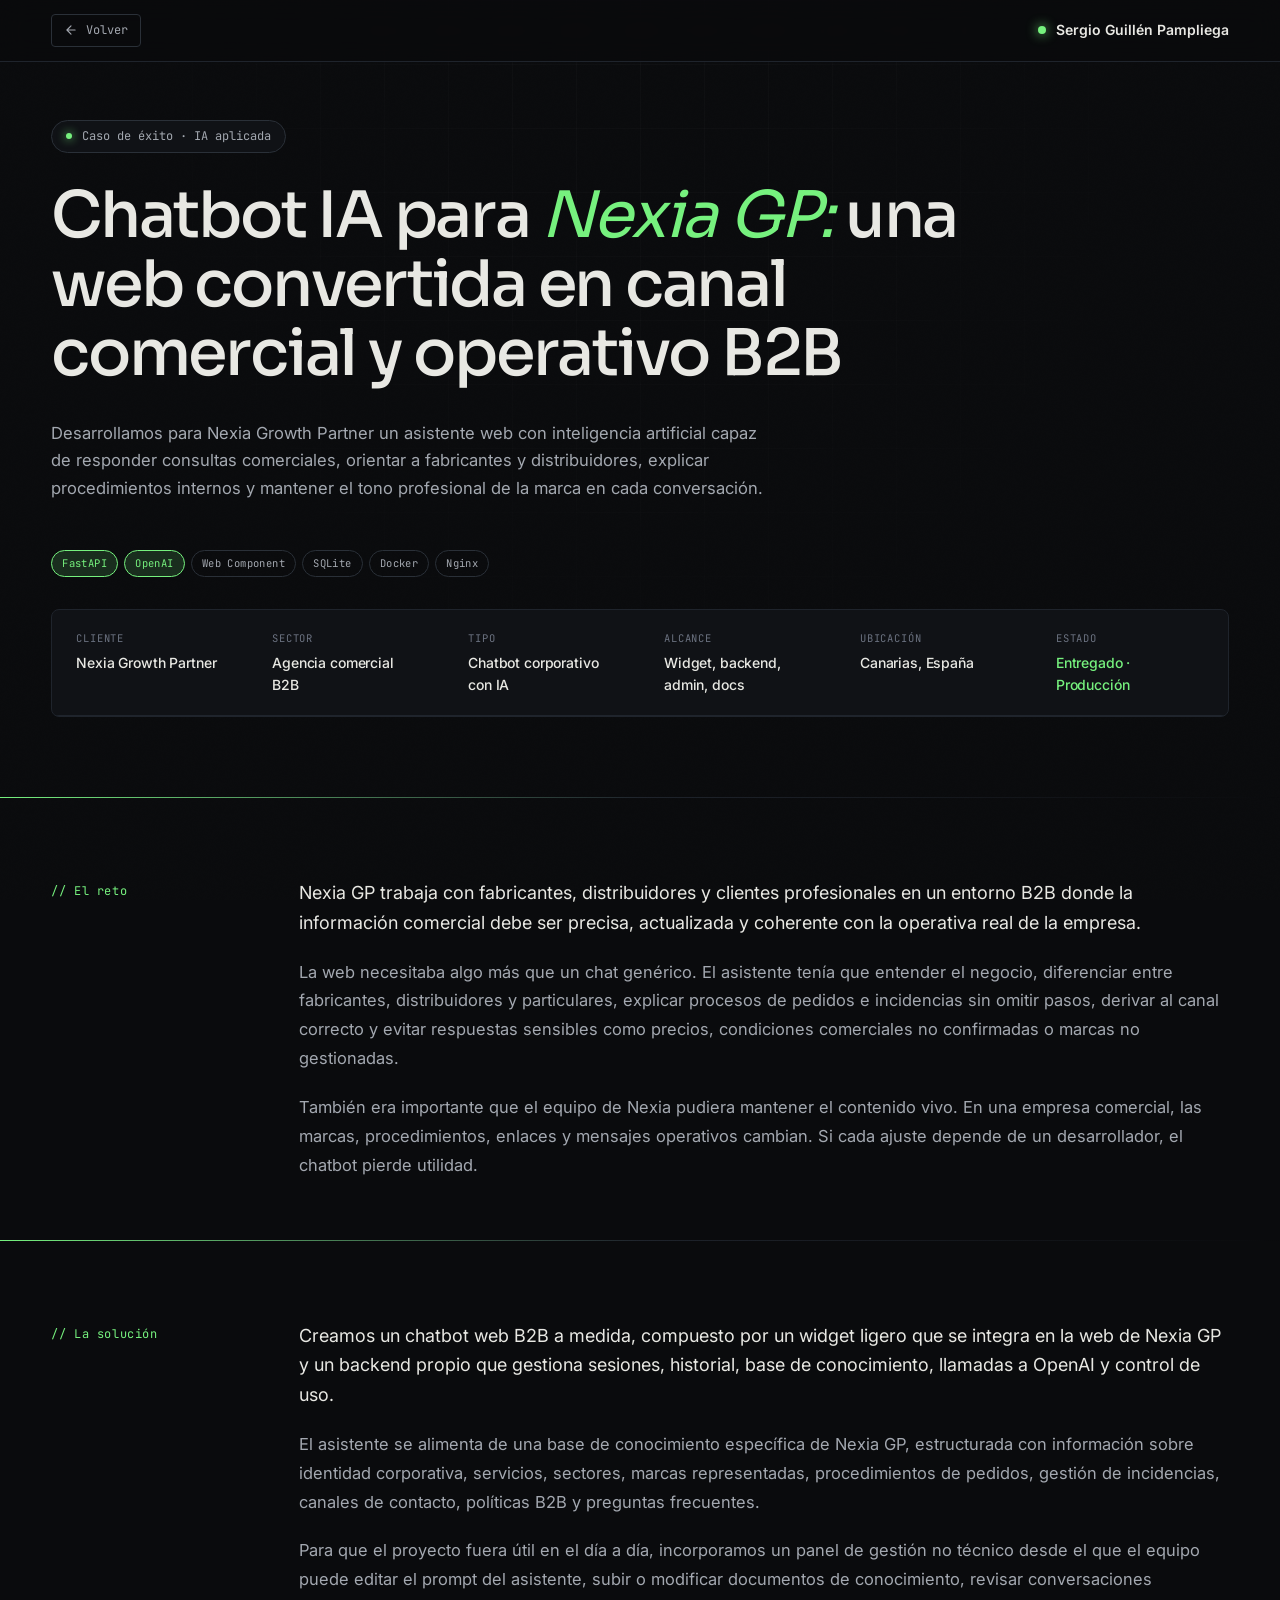
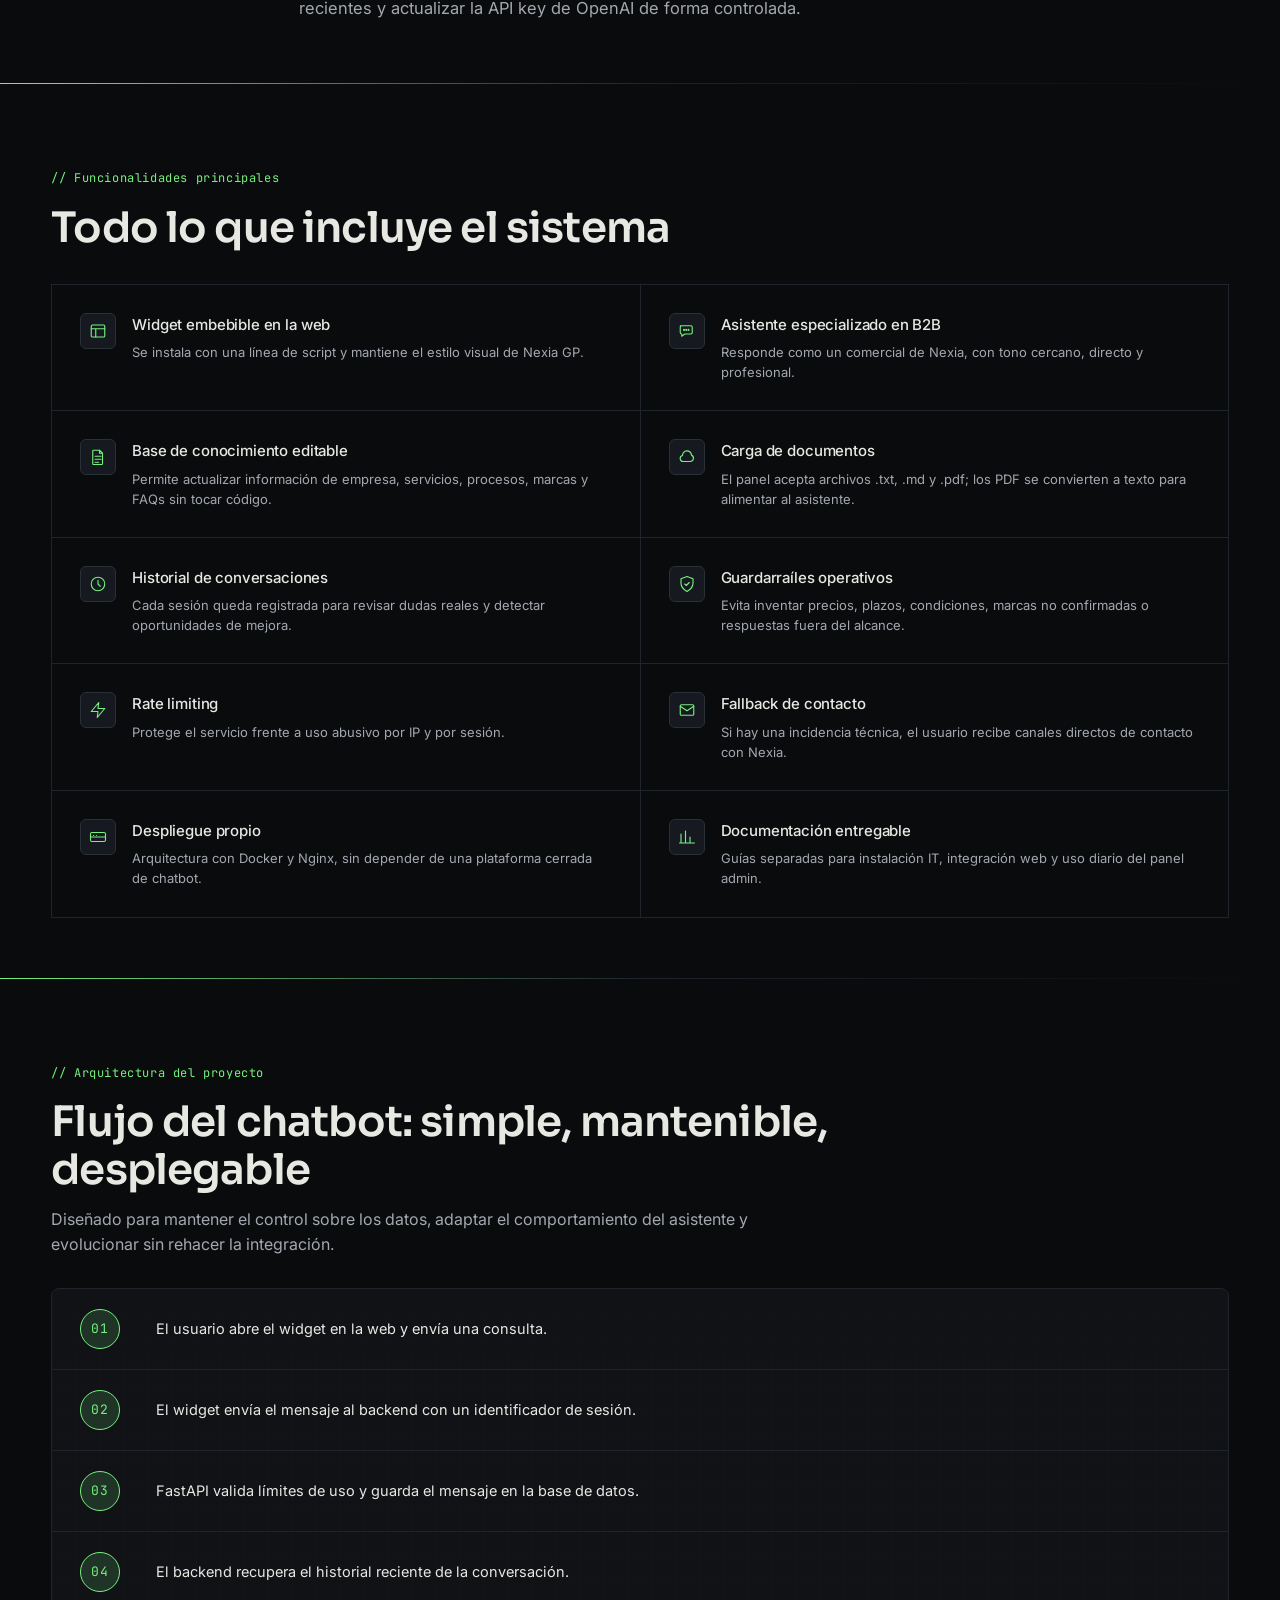
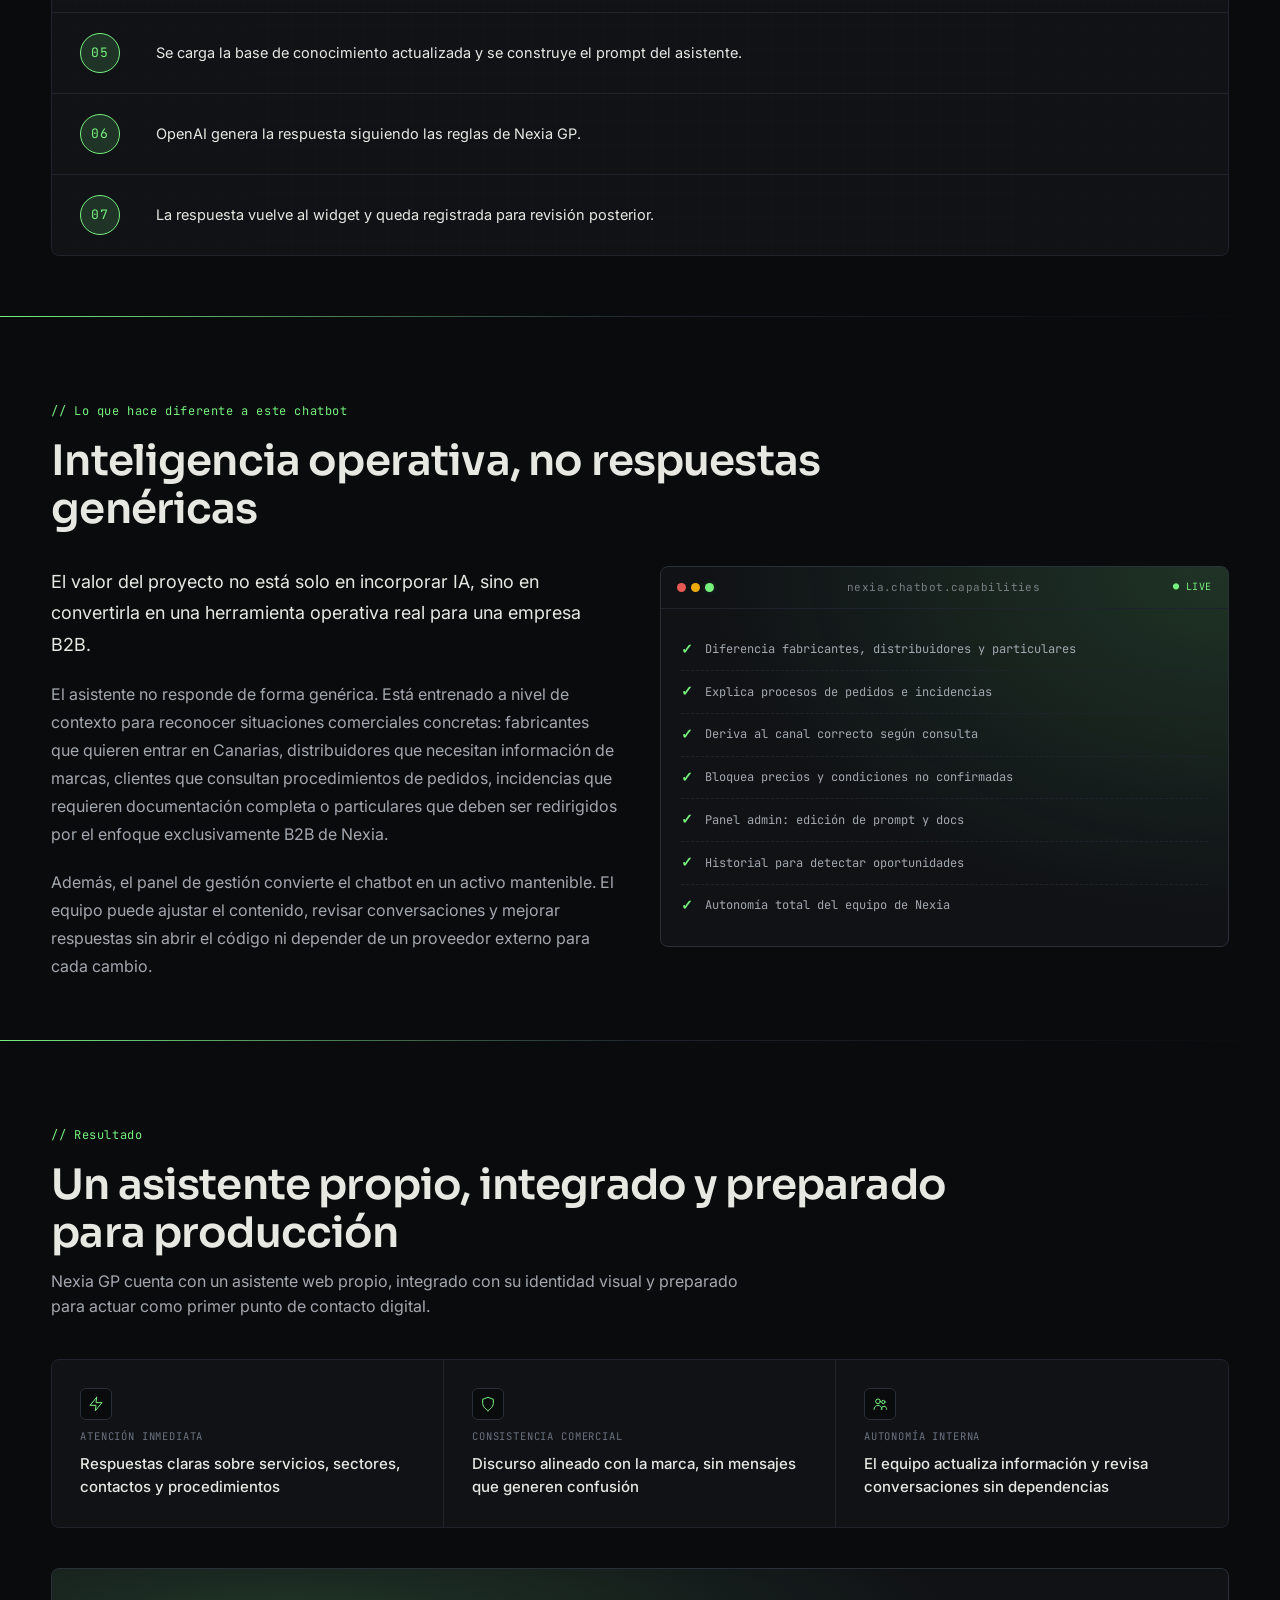
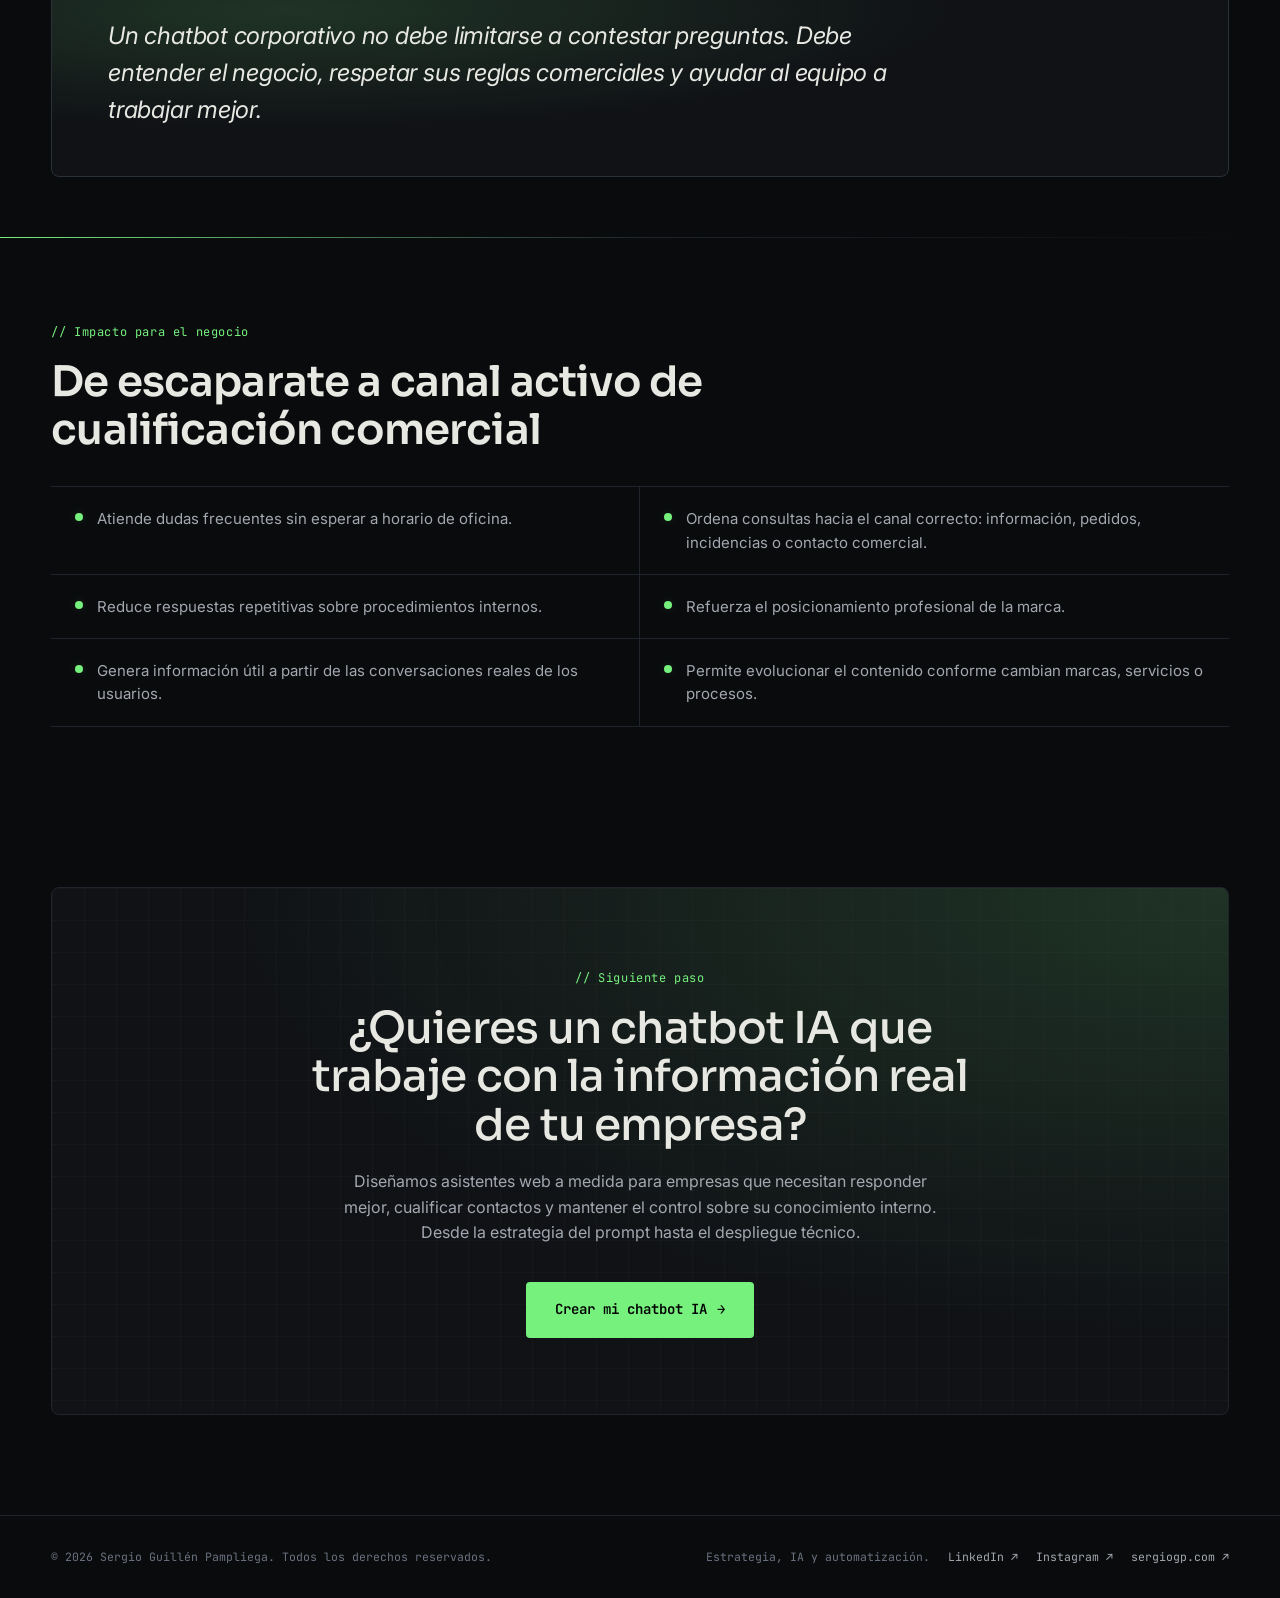
==== commit 7a4d6c94: "Refina identidad visual y publica caso COPEDIS" ====
--- a/caso-exito-chatbot-nexia.html
+++ b/caso-exito-chatbot-nexia.html
@@ -5,9 +5,19 @@
 <meta name="viewport" content="width=device-width, initial-scale=1" />
 <title>Chatbot IA para Nexia GP | Caso de éxito — Sergio Guillén Pampliega</title>
 <meta name="description" content="Desarrollo de un chatbot web con IA para Nexia Growth Partner: asistente comercial B2B, base de conocimiento editable, panel de gestión y despliegue propio." />
+<meta name="theme-color" content="#0a0b0d" />
+<link rel="icon" type="image/svg+xml" href="favicon.svg" />
+<link rel="canonical" href="https://sergiogp.com/caso-exito-chatbot-nexia.html" />
+<meta property="og:type" content="article" />
+<meta property="og:locale" content="es_ES" />
+<meta property="og:title" content="Chatbot IA para Nexia GP | Caso de éxito" />
+<meta property="og:description" content="Asistente comercial B2B con IA, conocimiento editable y panel de gestión para Nexia Growth Partner." />
+<meta property="og:url" content="https://sergiogp.com/caso-exito-chatbot-nexia.html" />
+<meta property="og:image" content="https://sergiogp.com/img/project-chatbot.png" />
+<meta name="twitter:card" content="summary_large_image" />
 <link rel="preconnect" href="https://fonts.googleapis.com">
 <link rel="preconnect" href="https://fonts.gstatic.com" crossorigin>
-<link href="https://fonts.googleapis.com/css2?family=Space+Grotesk:wght@400;500;600;700&family=JetBrains+Mono:wght@400;500;600&display=swap" rel="stylesheet">
+<link href="https://fonts.googleapis.com/css2?family=Inter:wght@400;500;600;700&family=JetBrains+Mono:wght@400;500;600&family=Sora:wght@600;700;800&display=swap" rel="stylesheet">
 <style>
 :root {
   --bg: #0a0b0d;
@@ -21,10 +31,10 @@
   --accent: oklch(0.86 0.19 145);
   --accent-2: oklch(0.7 0.15 145);
   --accent-glow: oklch(0.86 0.19 145 / 0.15);
-  --accent-b: oklch(0.78 0.16 220);
-  --accent-b-glow: oklch(0.78 0.16 220 / 0.15);
+  --accent-b: oklch(0.75 0.16 145);
+  --accent-b-glow: oklch(0.75 0.16 145 / 0.15);
   --warn: oklch(0.8 0.15 60);
-  --font-sans: "Space Grotesk", "Helvetica Neue", Helvetica, Arial, sans-serif;
+  --font-sans: "Inter", "Helvetica Neue", Helvetica, Arial, sans-serif;
   --font-mono: "JetBrains Mono", ui-monospace, "SF Mono", Menlo, monospace;
   --maxw: 1280px;
   --pad: clamp(20px, 4vw, 60px);
@@ -42,6 +52,7 @@
   -webkit-font-smoothing: antialiased;
   overflow-x: hidden;
 }
+h1,h2,h3,h4{font-family:"Sora","Inter",sans-serif}
 
 /* BG */
 .grid-bg {
@@ -468,6 +479,12 @@
   .highlight-quote::before { font-size: 56px; left: 16px; top: 8px; }
   .feature { flex-direction: column; gap: 12px; }
   .cta-card { padding: clamp(28px, 5vw, 48px); }
+  footer .right { flex-wrap: wrap; }
+}
+@media (prefers-reduced-motion: reduce) {
+  html { scroll-behavior: auto; }
+  *, *::before, *::after { animation-duration: 0.01ms !important; transition-duration: 0.01ms !important; }
+  .reveal { opacity: 1; transform: none; }
 }
 </style>
 </head>
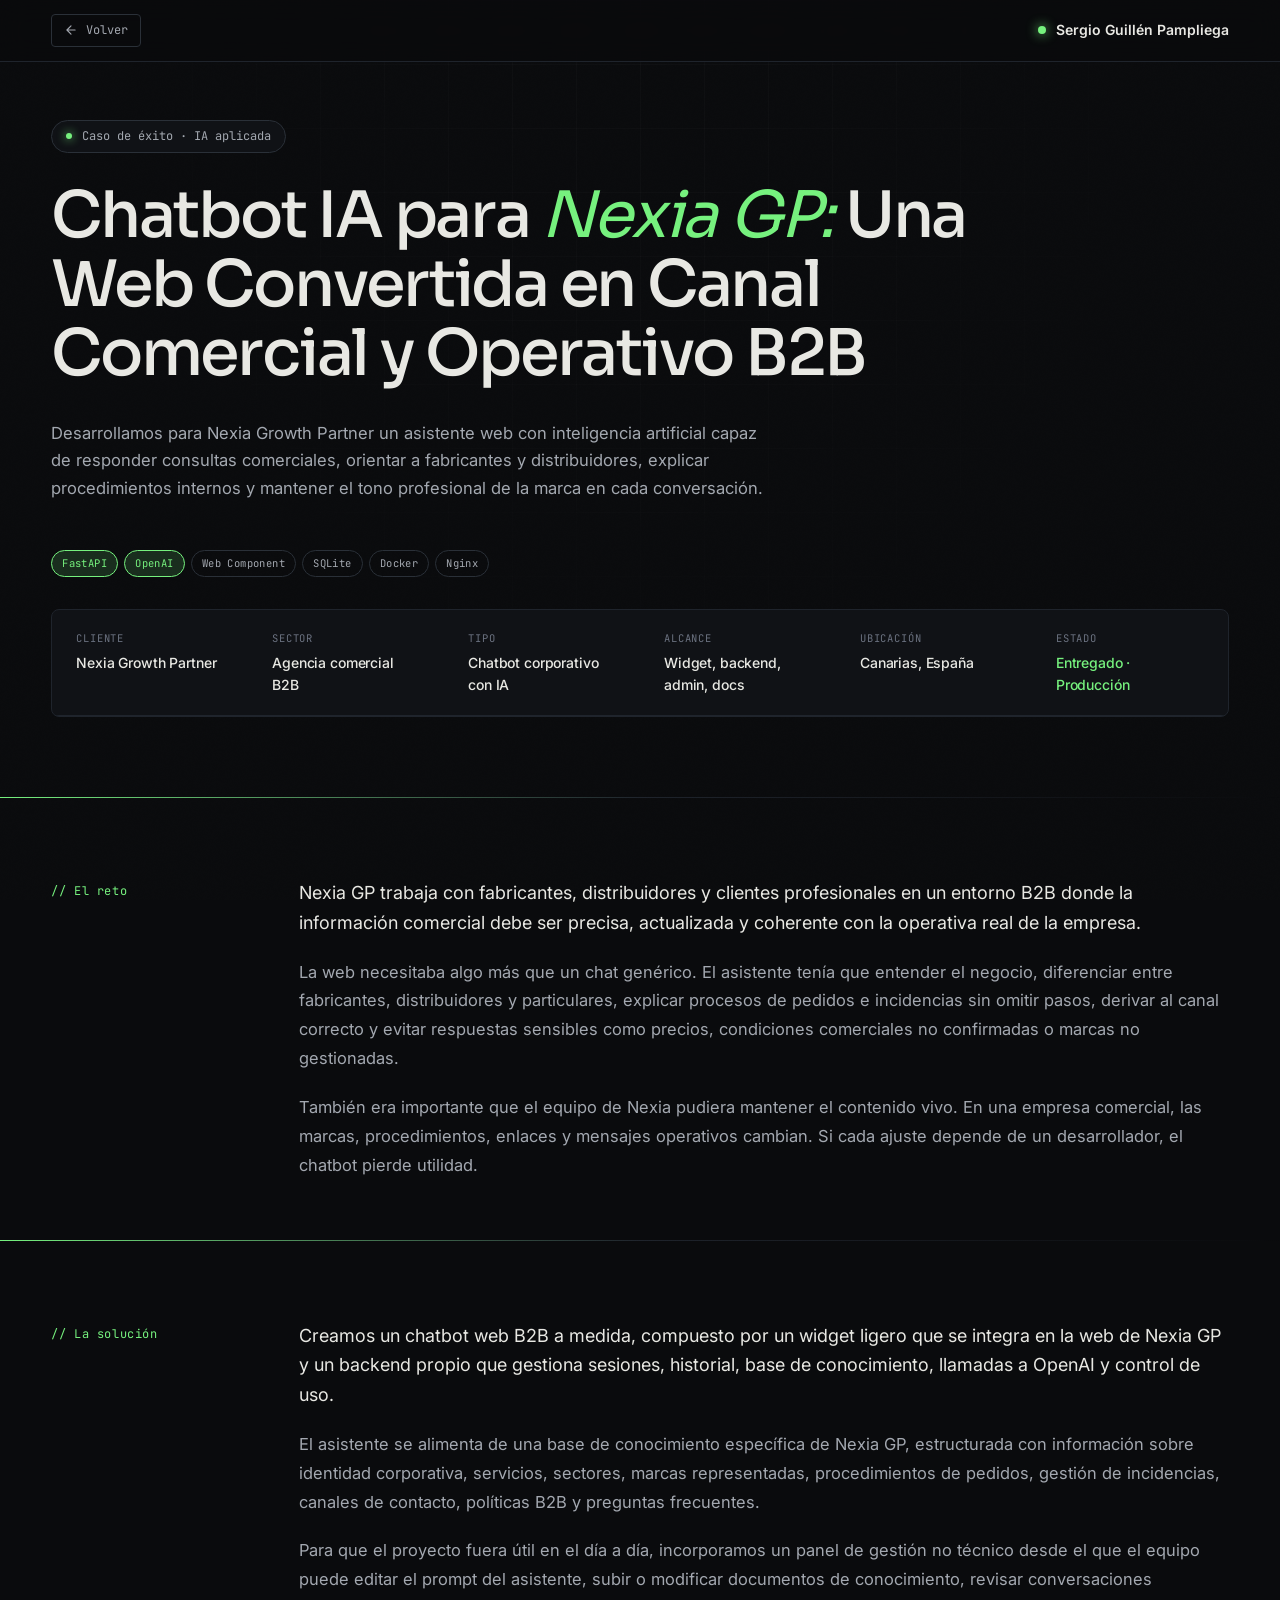
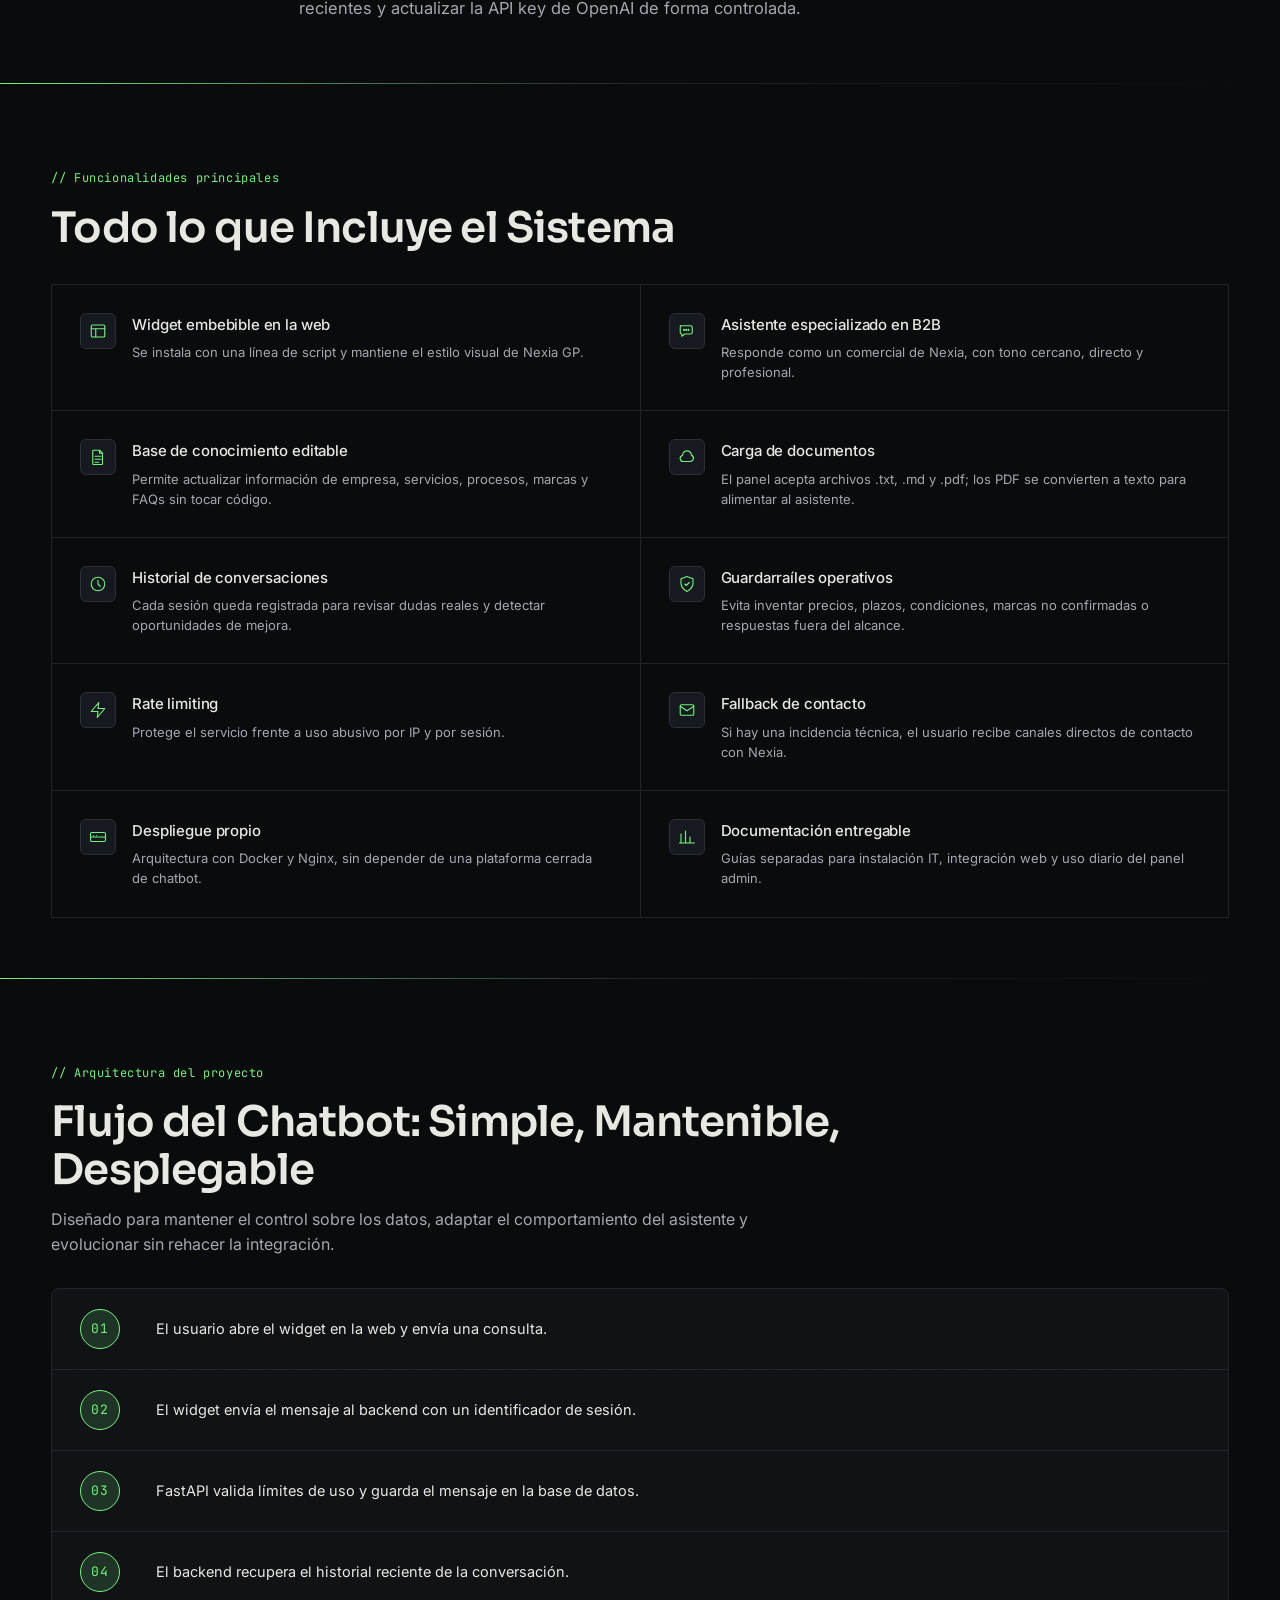
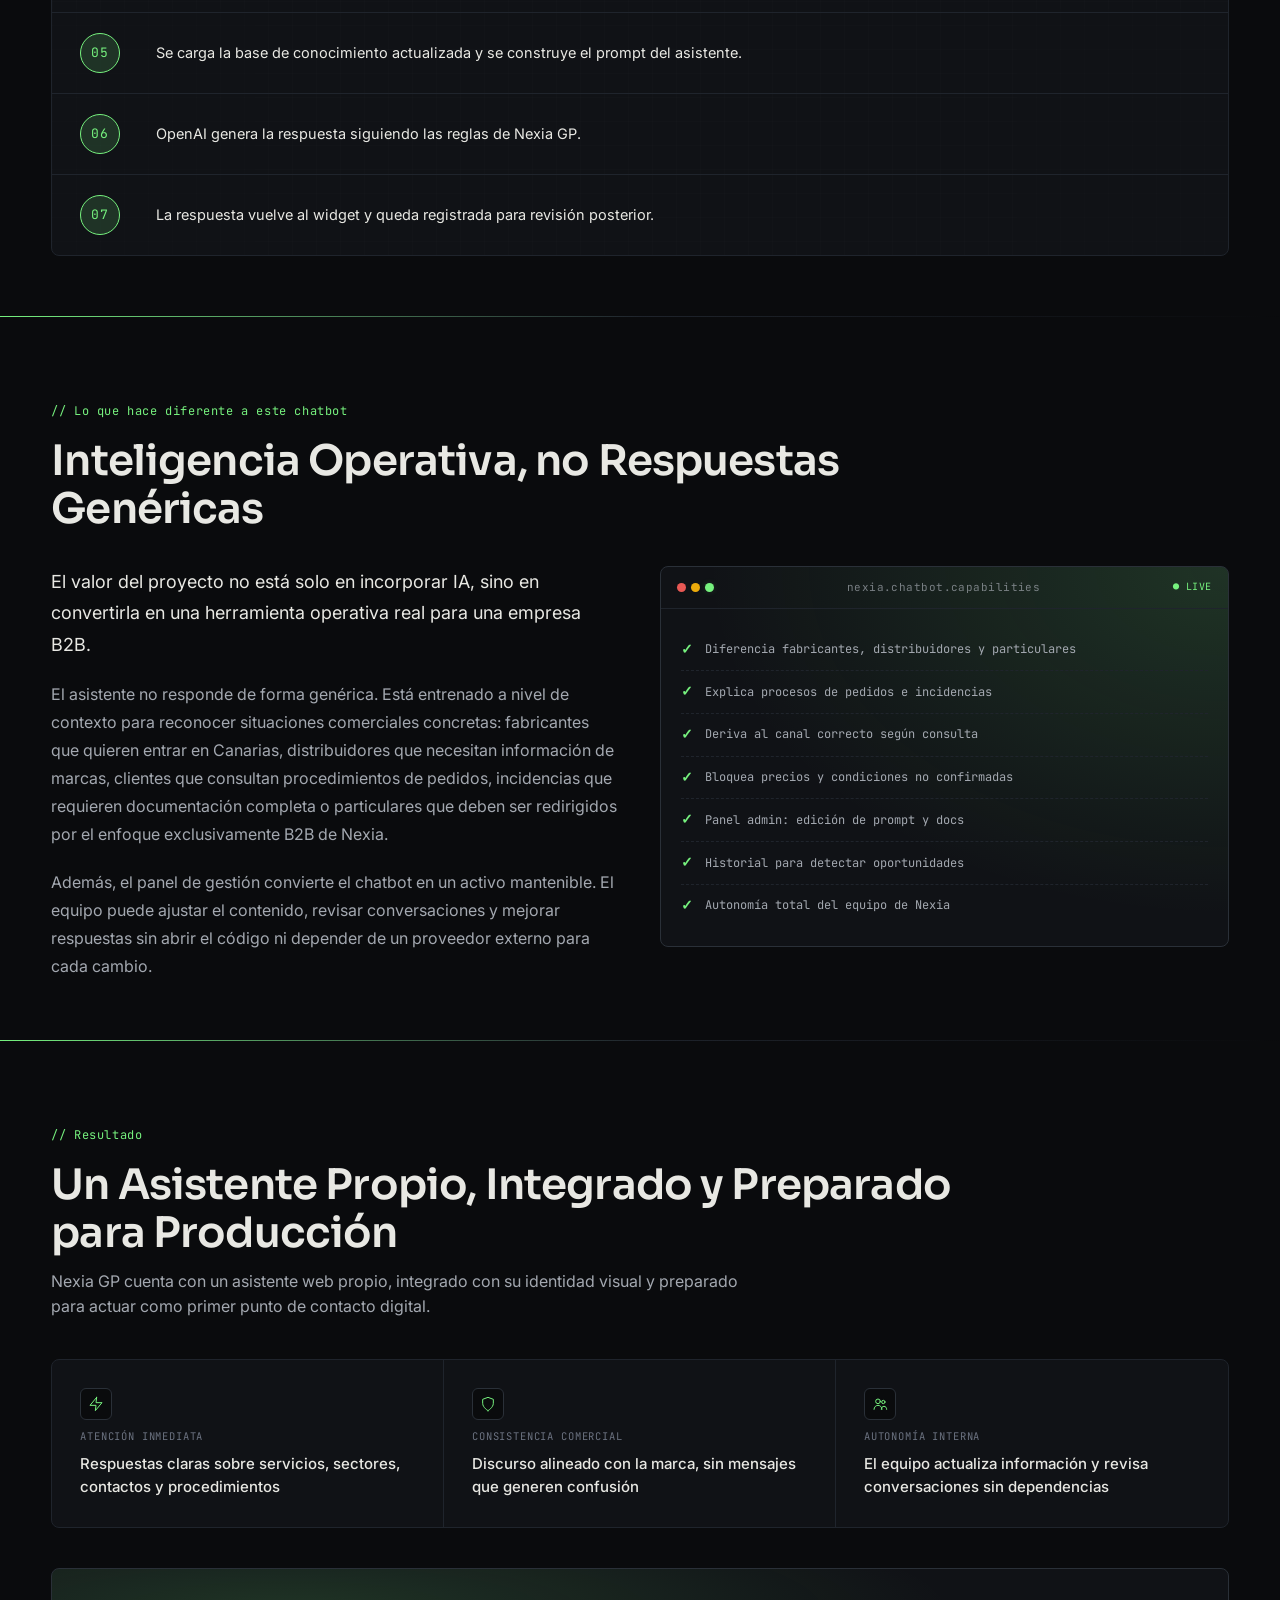
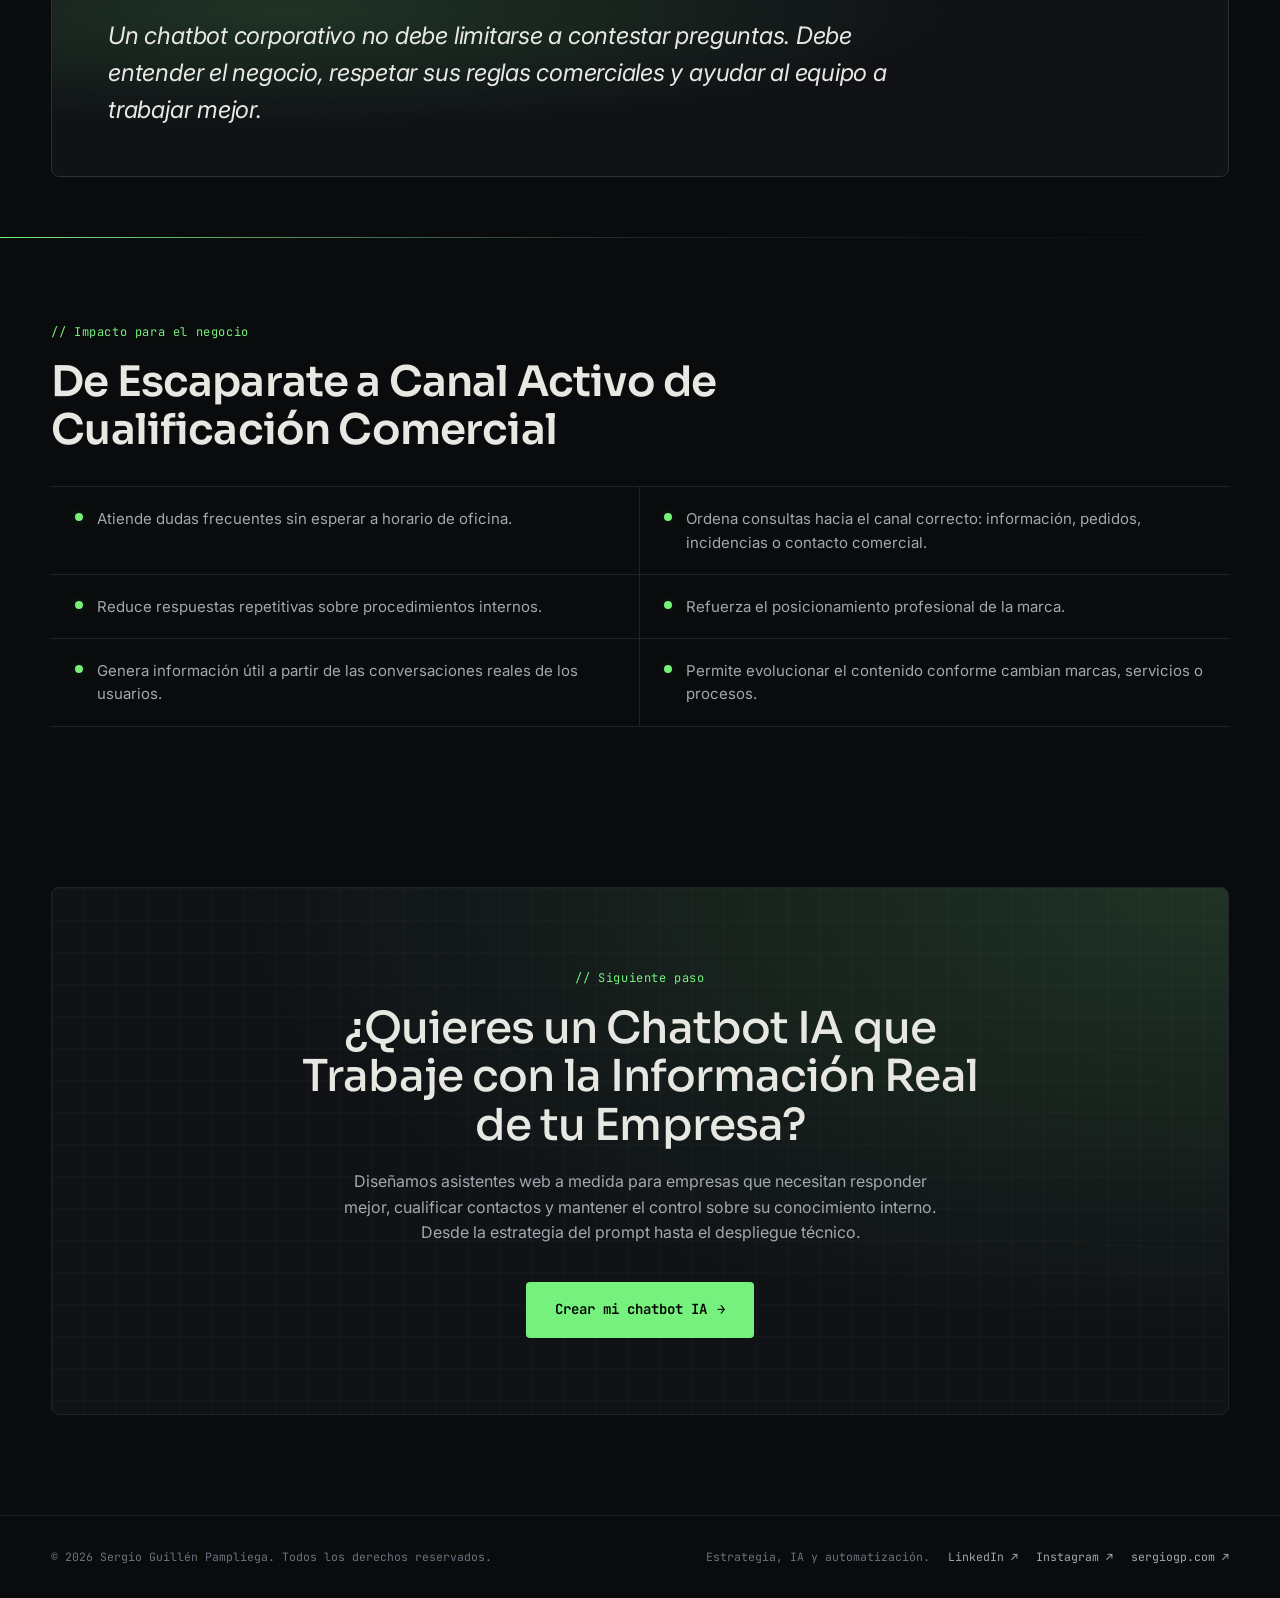
==== commit a7c4ac4f: "Refina navegación, trayectoria, FAQ y títulos del portfolio" ====
--- a/caso-exito-chatbot-nexia.html
+++ b/caso-exito-chatbot-nexia.html
@@ -3,14 +3,14 @@
 <head>
 <meta charset="utf-8" />
 <meta name="viewport" content="width=device-width, initial-scale=1" />
-<title>Chatbot IA para Nexia GP | Caso de éxito — Sergio Guillén Pampliega</title>
+<title>Chatbot IA para Nexia GP | Caso de Éxito — Sergio Guillén Pampliega</title>
 <meta name="description" content="Desarrollo de un chatbot web con IA para Nexia Growth Partner: asistente comercial B2B, base de conocimiento editable, panel de gestión y despliegue propio." />
 <meta name="theme-color" content="#0a0b0d" />
 <link rel="icon" type="image/svg+xml" href="favicon.svg" />
 <link rel="canonical" href="https://sergiogp.com/caso-exito-chatbot-nexia.html" />
 <meta property="og:type" content="article" />
 <meta property="og:locale" content="es_ES" />
-<meta property="og:title" content="Chatbot IA para Nexia GP | Caso de éxito" />
+<meta property="og:title" content="Chatbot IA para Nexia GP | Caso de Éxito" />
 <meta property="og:description" content="Asistente comercial B2B con IA, conocimiento editable y panel de gestión para Nexia Growth Partner." />
 <meta property="og:url" content="https://sergiogp.com/caso-exito-chatbot-nexia.html" />
 <meta property="og:image" content="https://sergiogp.com/img/project-chatbot.png" />
@@ -514,7 +514,7 @@
       <span class="dot"></span>
       Caso de éxito · IA aplicada
     </div>
-    <h1 class="hero-title">Chatbot IA para <span class="hl">Nexia GP:</span> una web convertida en canal comercial y operativo B2B</h1>
+    <h1 class="hero-title">Chatbot IA para <span class="hl">Nexia GP:</span> Una Web Convertida en Canal Comercial y Operativo B2B</h1>
     <p class="hero-intro">Desarrollamos para Nexia Growth Partner un asistente web con inteligencia artificial capaz de responder consultas comerciales, orientar a fabricantes y distribuidores, explicar procedimientos internos y mantener el tono profesional de la marca en cada conversación.</p>
 
     <div class="chips" style="margin-bottom: 32px;">
@@ -587,7 +587,7 @@
   <!-- FUNCIONALIDADES -->
   <section class="reveal">
     <div class="kicker">// Funcionalidades principales</div>
-    <h2 class="section-title">Todo lo que incluye el sistema</h2>
+    <h2 class="section-title">Todo lo que Incluye el Sistema</h2>
 
     <div class="features-grid" style="margin-top: 32px;">
       <div class="feature">
@@ -688,7 +688,7 @@
   <!-- ARQUITECTURA -->
   <section class="reveal">
     <div class="kicker">// Arquitectura del proyecto</div>
-    <h2 class="section-title">Flujo del chatbot: simple, mantenible, desplegable</h2>
+    <h2 class="section-title">Flujo del Chatbot: Simple, Mantenible, Desplegable</h2>
     <p class="section-sub" style="margin-bottom: 32px;">Diseñado para mantener el control sobre los datos, adaptar el comportamiento del asistente y evolucionar sin rehacer la integración.</p>
 
     <div class="arch-flow">
@@ -728,7 +728,7 @@
   <!-- DIFERENCIAL -->
   <section class="reveal">
     <div class="kicker">// Lo que hace diferente a este chatbot</div>
-    <h2 class="section-title" style="margin-bottom: 32px;">Inteligencia operativa, no respuestas genéricas</h2>
+    <h2 class="section-title" style="margin-bottom: 32px;">Inteligencia Operativa, no Respuestas Genéricas</h2>
 
     <div class="diff-grid">
       <div class="diff-body">
@@ -760,7 +760,7 @@
   <!-- RESULTADO -->
   <section class="reveal">
     <div class="kicker">// Resultado</div>
-    <h2 class="section-title">Un asistente propio, integrado y preparado para producción</h2>
+    <h2 class="section-title">Un Asistente Propio, Integrado y Preparado para Producción</h2>
     <p class="section-sub">Nexia GP cuenta con un asistente web propio, integrado con su identidad visual y preparado para actuar como primer punto de contacto digital.</p>
 
     <div class="result-stats">
@@ -797,7 +797,7 @@
   <!-- IMPACTO -->
   <section class="reveal">
     <div class="kicker">// Impacto para el negocio</div>
-    <h2 class="section-title" style="margin-bottom: 32px;">De escaparate a canal activo de cualificación comercial</h2>
+    <h2 class="section-title" style="margin-bottom: 32px;">De Escaparate a Canal Activo de Cualificación Comercial</h2>
 
     <div class="impact-list">
       <div class="impact-item">
@@ -831,7 +831,7 @@
   <section class="cta-section reveal">
     <div class="cta-card">
       <div class="kicker" style="justify-content: center;">// Siguiente paso</div>
-      <h2 class="cta-title">¿Quieres un chatbot IA que trabaje con la información real de tu empresa?</h2>
+      <h2 class="cta-title">¿Quieres un Chatbot IA que Trabaje con la Información Real de tu Empresa?</h2>
       <p class="cta-sub">Diseñamos asistentes web a medida para empresas que necesitan responder mejor, cualificar contactos y mantener el control sobre su conocimiento interno. Desde la estrategia del prompt hasta el despliegue técnico.</p>
       <a href="index.html#contact" class="btn btn-primary">Crear mi chatbot IA <span class="arr">→</span></a>
     </div>
